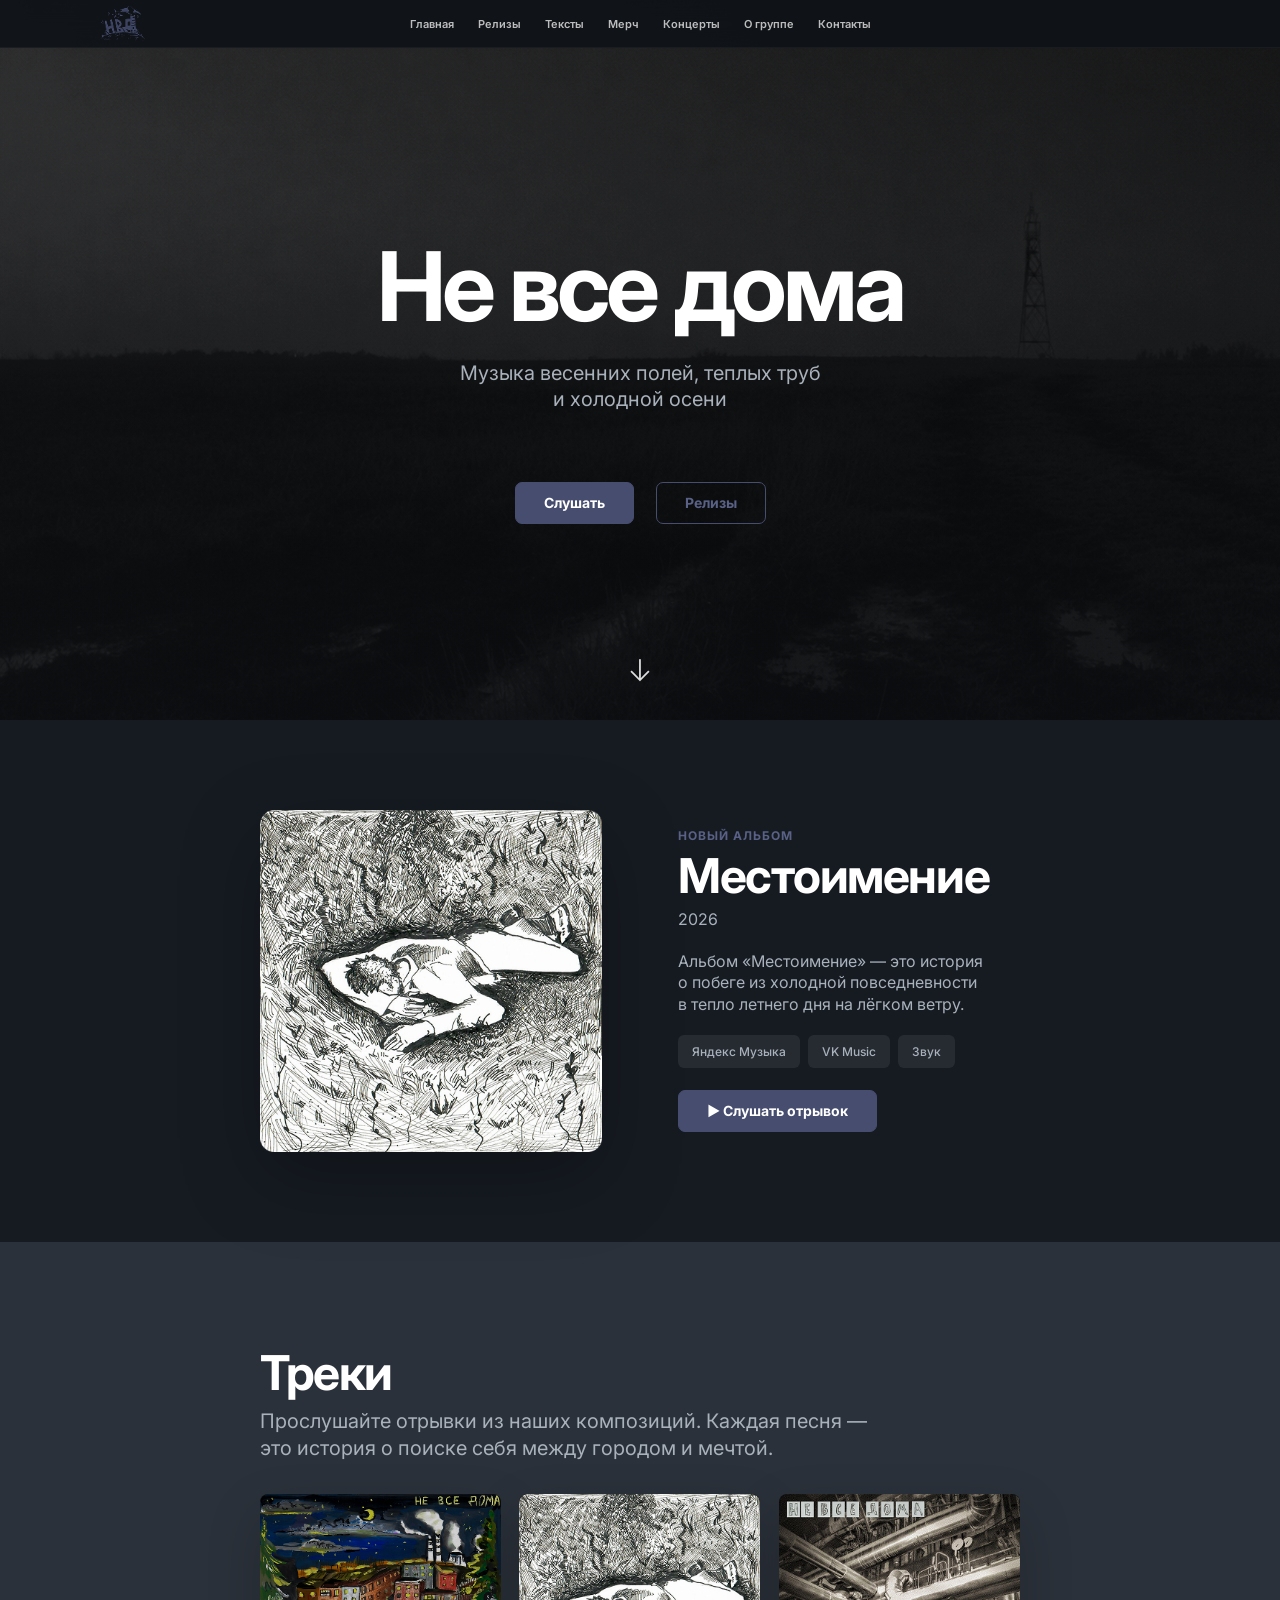
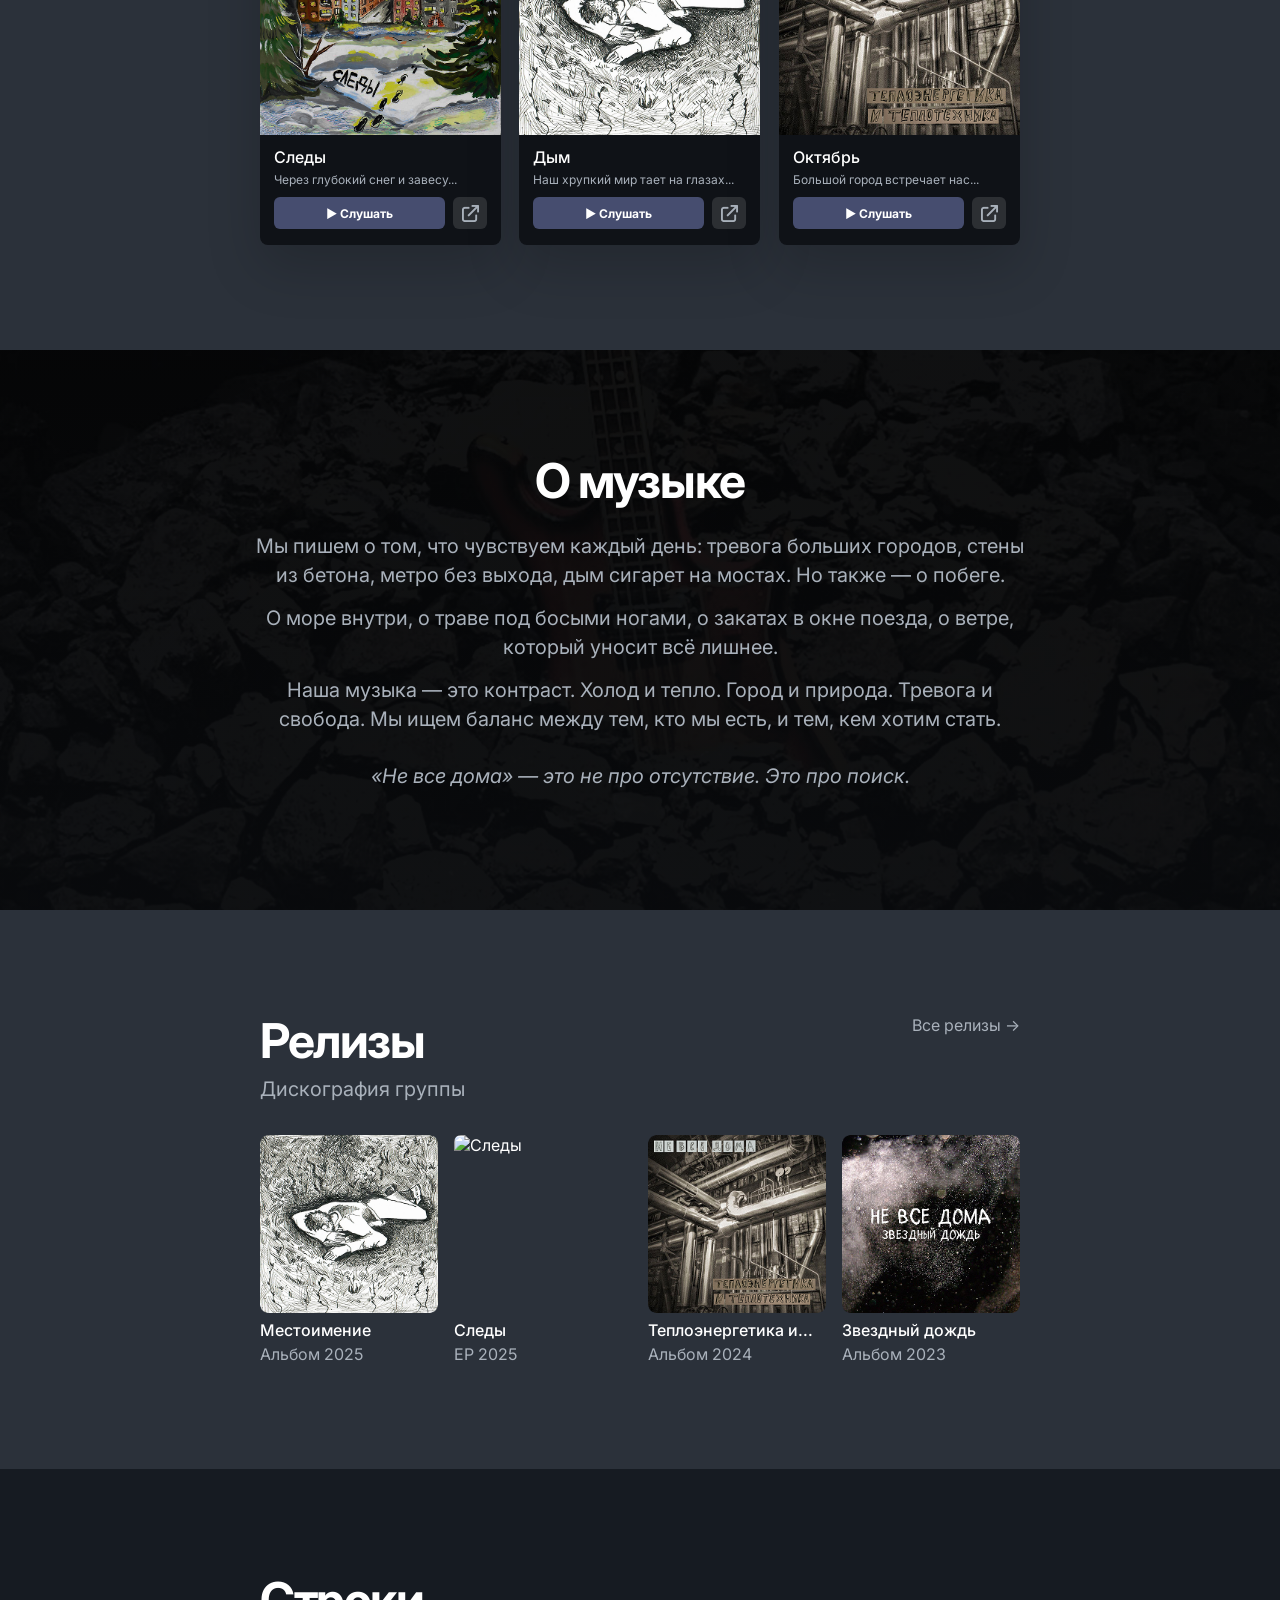
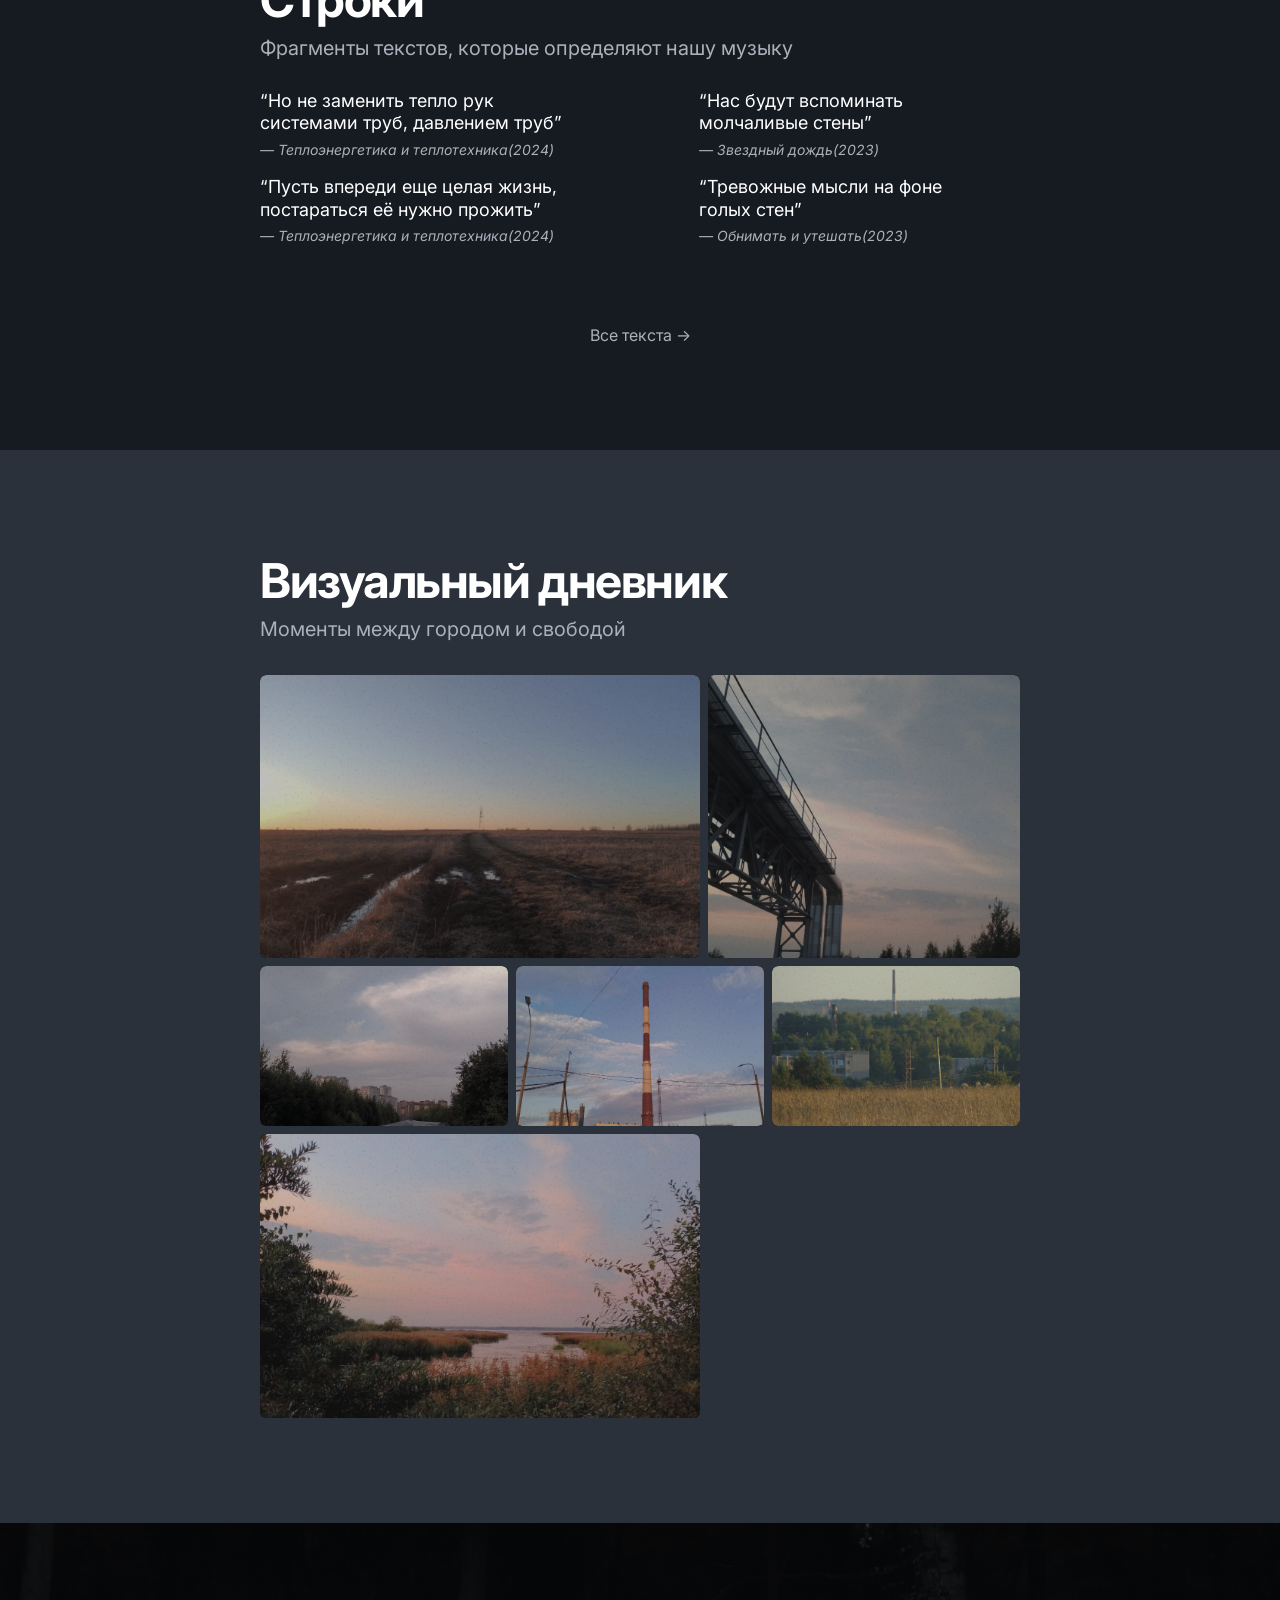
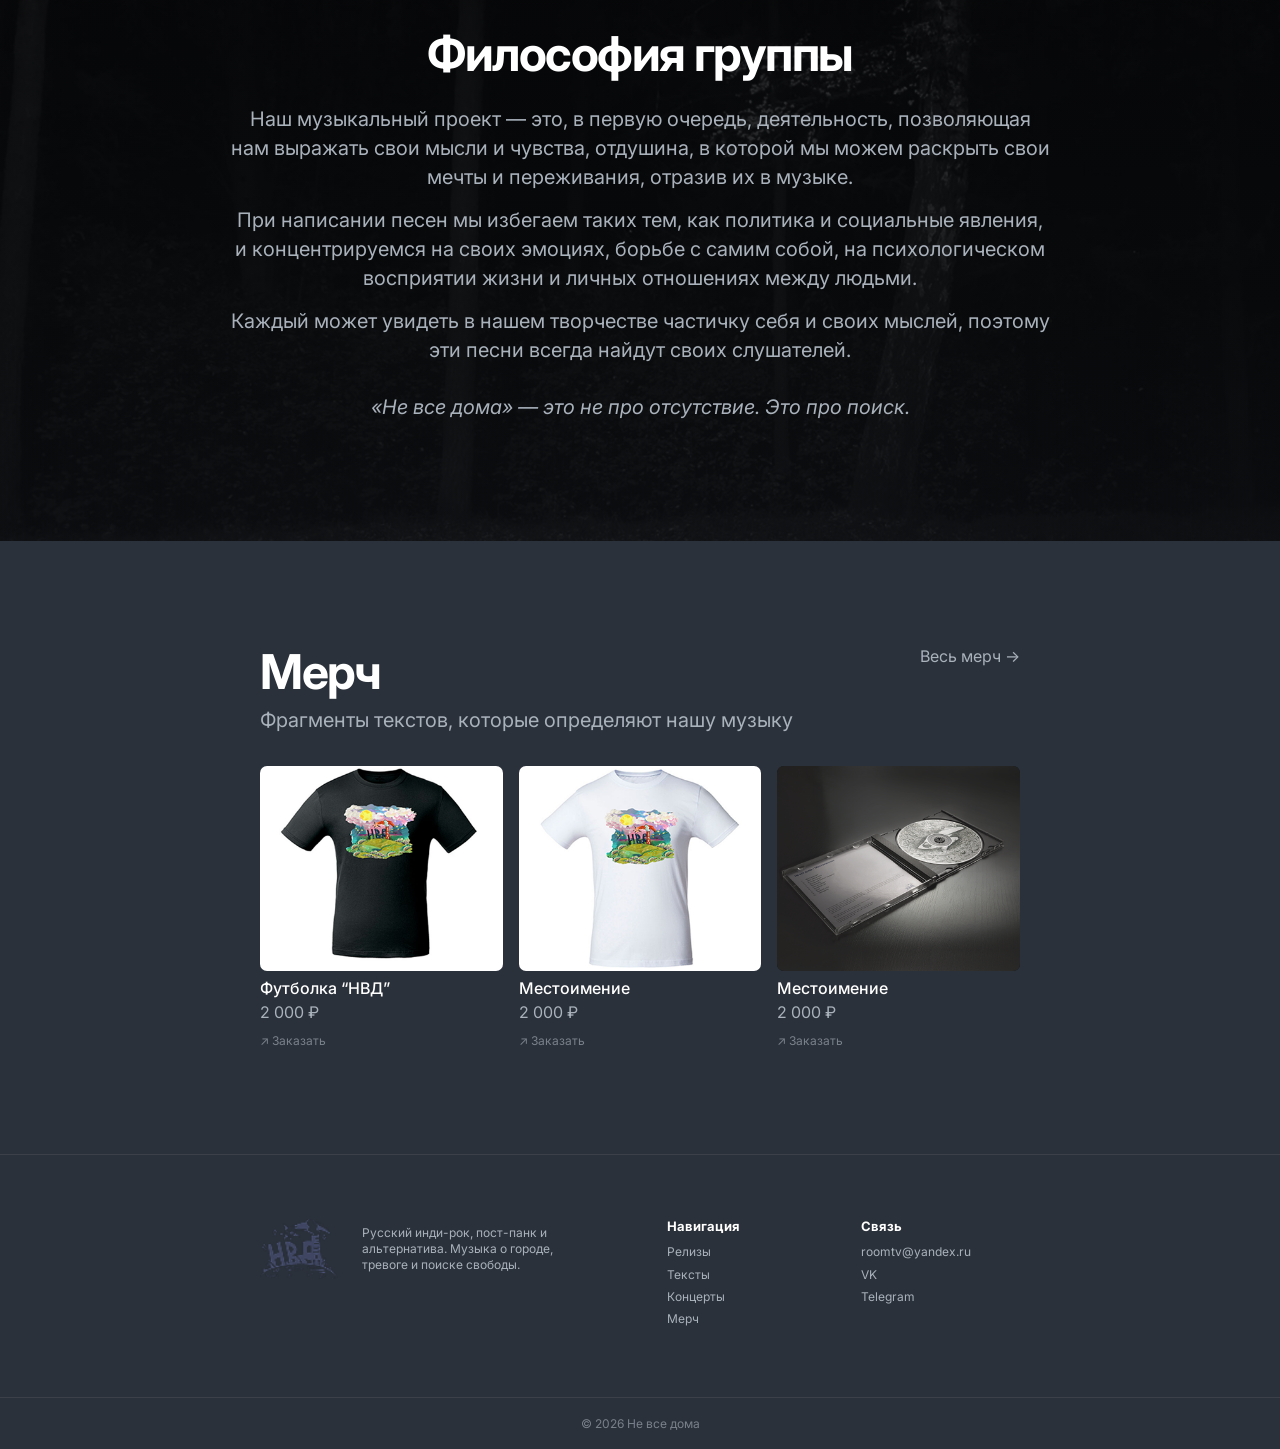
==== index.html @ 17385317 "Initial commit" ====
<!DOCTYPE html>
<html lang="ru">
<head>
    <meta charset="UTF-8">
    <meta name="viewport" content="width=device-width, initial-scale=1.0">
    <title>Не все дома — официальный сайт</title>

    <link rel="preconnect" href="https://fonts.googleapis.com">
    <link rel="preconnect" href="https://fonts.gstatic.com" crossorigin>

    <link href="https://fonts.googleapis.com/css2?family=Inter:wght@300;400;500;600;700;800;900&display=swap" rel="stylesheet">

    <link rel="icon" type="image/png" href="assets/images/logo.png">
    <link rel="stylesheet" href="css/style.css">
</head>
<body>

    <header class="header">
        <div class="header__inner">
            <a href="index.html" class="header__logo" aria-label="На главную">
                <img src="assets/images/logo.png" alt="Не все дома">
            </a>

            <nav class="header__nav">
                <a href="index.html">Главная</a>
                <a href="releases.html">Релизы</a>
                <a href="lyrics.html">Тексты</a>
                <a href="merch.html">Мерч</a>
                <a href="concerts.html">Концерты</a>
                <a href="about.html">О группе</a>
                <a href="contacts.html">Контакты</a>
            </nav>

            <button class="burger" type="button" aria-label="Открыть меню">
                <span></span>
                <span></span>
            </button>
        </div>
    </header>

    <main>

        <section class="hero" id="home">
            <div class="hero__bg"></div>
            <div class="hero__overlay"></div>

            <div class="hero__content">
                <h1 data-reveal>Не все дома</h1>

                <p data-reveal>
                    Музыка весенних полей, теплых труб<br>
                    и холодной осени
                </p>

                <div class="hero__buttons" data-reveal>
                    <a href="#tracks" class="btn btn--primary">Слушать</a>
                    <a href="releases.html" class="btn btn--outline">Релизы</a>
                </div>
            </div>

            <a href="#album" class="hero__arrow" aria-label="Перейти ниже">↓</a>
        </section>

        <section class="album section section--dark" id="album">
            <div class="container album__inner">
                <div class="album__cover-wrap" data-reveal>
                    <img src="assets/images/album-mestoimenie.jpg" alt="Обложка альбома Местоимение" class="album__cover">
                </div>

                <div class="album__content" data-reveal>
                    <span class="section-label">Новый альбом</span>

                    <h2>Местоимение</h2>

                    <span class="album__year">2026</span>

                    <p>
                        Альбом «Местоимение» — это история<br>
                        о побеге из холодной повседневности<br>
                        в тепло летнего дня на лёгком ветру.
                    </p>

                    <div class="music-links">
                        <a href="https://music.yandex.ru/album/38341786?utm_source=web&amp;utm_medium=copy_link" target="_blank" rel="noopener">Яндекс Музыка</a>
                        <a href="https://vk.com/music/playlist/190062921_81608684_b1824581597307c637" target="_blank" rel="noopener">VK Music</a>
                        <a href="https://zvuk.com/track/159831797" target="_blank" rel="noopener">Звук</a>
                    </div>

                    <button class="btn btn--primary audio-btn" type="button" data-audio="assets/audio/mestoimenie-otr.mp3">
                        ▶ Слушать отрывок
                    </button>
                </div>
            </div>
        </section>

        <section class="tracks section section--gray" id="tracks">
            <div class="container">
                <div class="section-head" data-reveal>
                    <h2>Треки</h2>

                    <p>
                        Прослушайте отрывки из наших композиций. Каждая песня —
                        это история о поиске себя между городом и мечтой.
                    </p>
                </div>

                <div class="tracks-grid">
                    <article class="track-card" data-reveal>
                        <img src="assets/images/track-sledy.jpg" alt="Следы" draggable="false">

                        <div class="track-card__body">
                            <h3>Следы</h3>
                            <p class="track-card__desc">
                                <span class="track-card__desc-short">Через глубокий снег и&nbsp;завесу...</span>
                                <span class="track-card__desc-full">Через глубокий снег и&nbsp;завесу метели мы&nbsp;держим путь к&nbsp;тёплому лету</span>
                            </p>

                            <div class="track-card__actions">
                                <button class="track-card__play audio-btn" type="button" data-audio="assets/audio/sledy-otr.mp3">
                                    ▶ Слушать
                                </button>

                                <a href="https://band.link/0EXUB" class="track-card__link" target="_blank" rel="noopener" aria-label="Открыть Следы на площадках">
                                    <img src="assets/images/ikon-ssilka.png" alt="" draggable="false">
                                </a>
                            </div>
                        </div>
                    </article>

                    <article class="track-card" data-reveal>
                        <img src="assets/images/track-dym.jpg" alt="Дым" draggable="false">

                        <div class="track-card__body">
                            <h3>Дым</h3>
                            <p class="track-card__desc">
                                <span class="track-card__desc-short">Наш хрупкий мир тает на&nbsp;глазах...</span>
                                <span class="track-card__desc-full">Наш хрупкий мир тает на&nbsp;глазах, окутанный дымом несбывшегося</span>
                            </p>

                            <div class="track-card__actions">
                                <button class="track-card__play audio-btn" type="button" data-audio="assets/audio/dym-otr.mp3">
                                    ▶ Слушать
                                </button>

                                <a href="https://band.link/qgFjC" class="track-card__link" target="_blank" rel="noopener" aria-label="Открыть Дым на площадках">
                                    <img src="assets/images/ikon-ssilka.png" alt="" draggable="false">
                                </a>
                            </div>
                        </div>
                    </article>

                    <article class="track-card" data-reveal>
                        <img src="assets/images/track-october.jpg" alt="Октябрь" draggable="false">

                        <div class="track-card__body">
                            <h3>Октябрь</h3>
                            <p class="track-card__desc">
                                <span class="track-card__desc-short">Большой город встречает нас...</span>
                                <span class="track-card__desc-full">Большой город встречает нас шумом машин, свистом ветров и&nbsp;болью расставания</span>
                            </p>

                            <div class="track-card__actions">
                                <button class="track-card__play audio-btn" type="button" data-audio="assets/audio/oktyabr-otr.mp3">
                                    ▶ Слушать
                                </button>

                                <a href="https://band.link/ybXqV" class="track-card__link" target="_blank" rel="noopener" aria-label="Открыть Октябрь на площадках">
                                    <img src="assets/images/ikon-ssilka.png" alt="" draggable="false">
                                </a>
                            </div>
                        </div>
                    </article>
                </div>
            </div>
        </section>

        <section class="music-about" id="music-about">
            <div class="music-about__bg"></div>
            <div class="music-about__overlay"></div>

            <div class="container music-about__content" data-reveal>
                <h2>О музыке</h2>

                <p>
                    Мы пишем о том, что чувствуем каждый день: тревога больших городов,
                    стены из бетона, метро без выхода, дым сигарет на мостах. Но также — о побеге.
                </p>

                <p>
                    О море внутри, о траве под босыми ногами, о закатах в окне поезда,
                    о ветре, который уносит всё лишнее.
                </p>

                <p>
                    Наша музыка — это контраст. Холод и тепло. Город и природа.
                    Тревога и свобода. Мы ищем баланс между тем, кто мы есть,
                    и тем, кем хотим стать.
                </p>

                <p class="music-about__final">
                    «Не все дома» — это не про отсутствие. Это про поиск.
                </p>
            </div>
        </section>

        <section class="releases section section--gray" id="releases">
            <div class="container">
                <div class="section-row" data-reveal>
                    <div>
                        <h2>Релизы</h2>
                        <p>Дискография группы</p>
                    </div>

                    <a href="releases.html" class="more-link">Все релизы →</a>
                </div>

                <div class="release-grid">
                    <article class="release-card" data-reveal>
                        <a href="album.html?id=mestoimenie">
                            <img src="assets/images/release-1.jpg" alt="Местоимение">
                            <h3>Местоимение</h3>
                            <p>Альбом 2025</p>
                        </a>
                    </article>

                    <article class="release-card" data-reveal>
                        <a href="album.html?id=sledy">
                            <img src="assets/images/release-2.jpg" alt="Следы">
                            <h3>Следы</h3>
                            <p>EP 2025</p>
                        </a>
                    </article>

                    <article class="release-card" data-reveal>
                        <a href="album.html?id=teploenergetika-i-teplotehnika">
                            <img src="assets/images/release-3.jpg" alt="Теплоэнергетика и...">
                            <h3 class="release-card__moving-title">
                                <span class="release-title-short">Теплоэнергетика и...</span>
                                <span class="release-title-full">Теплоэнергетика и теплотехника</span>
                            </h3>
                            <p>Альбом 2024</p>
                        </a>
                    </article>

                    <article class="release-card" data-reveal>
                        <a href="album.html?id=zvezdnyy-dozhd">
                            <img src="assets/images/release-4.jpg" alt="Звездный дождь">
                            <h3>Звездный дождь</h3>
                            <p>Альбом 2023</p>
                        </a>
                    </article>
                </div>
            </div>
        </section>

        <section class="lyrics-preview section section--dark" id="lyrics-preview">
            <div class="container">
                <div class="section-head" data-reveal>
                    <h2>Строки</h2>

                    <p>
                        Фрагменты текстов, которые определяют нашу музыку
                    </p>
                </div>

                <div class="lyrics-grid">
                    <a href="lyric.html?id=teploenergetika-i-teplotehnika" class="lyrics-quote" data-reveal>
                        “Но не заменить тепло рук<br>
                        системами труб, давлением труб”
                        <span>— Теплоэнергетика и теплотехника(2024)</span>
                    </a>

                    <a href="lyric.html?id=o-nas" class="lyrics-quote" data-reveal>
                        “Нас будут вспоминать молчаливые стены”
                        <span>— Звездный дождь(2023)</span>
                    </a>

                    <a href="lyric.html?id=utro-nastupit-vnov" class="lyrics-quote" data-reveal>
                        “Пусть впереди еще целая жизнь,<br>
                        постараться её нужно прожить”
                        <span>— Теплоэнергетика и теплотехника(2024)</span>
                    </a>

                    <a href="lyric.html?id=obnimat-i-uteshat" class="lyrics-quote" data-reveal>
                        “Тревожные мысли на фоне голых стен”
                        <span>— Обнимать и утешать(2023)</span>
                    </a>
                </div>

                <div class="center-link" data-reveal>
                    <a href="lyrics.html">Все текста →</a>
                </div>
            </div>
        </section>

        <section class="diary section section--gray" id="diary">
            <div class="container">
                <div class="section-head" data-reveal>
                    <h2>Визуальный дневник</h2>

                    <p>
                        Моменты между городом и свободой
                    </p>
                </div>

                <div class="diary-grid">
                    <figure class="diary-grid__item diary-grid__item--top-left" data-reveal>
                        <img src="assets/images/diary-1.jpg" alt="Поле">
                    </figure>

                    <figure class="diary-grid__item diary-grid__item--top-right" data-reveal>
                        <img src="assets/images/diary-2.jpg" alt="Промзона">
                    </figure>

                    <figure class="diary-grid__item diary-grid__item--small-1" data-reveal>
                        <img src="assets/images/diary-3.jpg" alt="Дорога">
                    </figure>

                    <figure class="diary-grid__item diary-grid__item--small-2" data-reveal>
                        <img src="assets/images/diary-4.jpg" alt="Трубы">
                    </figure>

                    <figure class="diary-grid__item diary-grid__item--small-3" data-reveal>
                        <img src="assets/images/diary-5.jpg" alt="Поле и город">
                    </figure>

                    <figure class="diary-grid__item diary-grid__item--bottom" data-reveal>
                        <img src="assets/images/diary-6.jpg" alt="Закат">
                    </figure>
                </div>
            </div>
        </section>

        <section class="philosophy" id="about">
            <div class="philosophy__bg"></div>
            <div class="philosophy__overlay"></div>

            <div class="container philosophy__content" data-reveal>
                <h2>Философия группы</h2>

                <p>
                    Наш музыкальный проект — это, в первую очередь, деятельность,
                    позволяющая нам выражать свои мысли и чувства, отдушина,
                    в которой мы можем раскрыть свои мечты и переживания,
                    отразив их в музыке.
                </p>

                <p>
                    При написании песен мы избегаем таких тем, как политика и социальные явления,
                    и концентрируемся на своих эмоциях, борьбе с самим собой,
                    на психологическом восприятии жизни и личных отношениях между людьми.
                </p>

                <p>
                    Каждый может увидеть в нашем творчестве частичку себя и своих мыслей,
                    поэтому эти песни всегда найдут своих слушателей.
                </p>

                <p class="philosophy__final">
                    «Не все дома» — это не про отсутствие. Это про поиск.
                </p>
            </div>
        </section>

        <section class="merch section section--gray" id="merch">
            <div class="container">
                <div class="section-row" data-reveal>
                    <div>
                        <h2>Мерч</h2>
                        <p>Фрагменты текстов, которые определяют нашу музыку</p>
                    </div>

                    <a href="merch.html" class="more-link">Весь мерч →</a>
                </div>

                <div class="merch-grid">
                    <article class="merch-card" data-reveal>
                        <a href="merch.html" class="merch-card__image-link">
                            <img src="assets/images/merch-1.jpg" alt="Футболка НВД">
                        </a>

                        <h3>Футболка “НВД”</h3>
                        <p>2 000 ₽</p>

                        <a href="merch.html" class="merch-card__order">↗ Заказать</a>
                    </article>

                    <article class="merch-card" data-reveal>
                        <a href="merch.html" class="merch-card__image-link">
                            <img src="assets/images/merch-2.jpg" alt="Местоимение">
                        </a>

                        <h3>Местоимение</h3>
                        <p>2 000 ₽</p>

                        <a href="merch.html" class="merch-card__order">↗ Заказать</a>
                    </article>

                    <article class="merch-card" data-reveal>
                        <a href="merch.html" class="merch-card__image-link">
                            <img src="assets/images/merch-3.jpg" alt="Местоимение">
                        </a>

                        <h3>Местоимение</h3>
                        <p>2 000 ₽</p>

                        <a href="merch.html" class="merch-card__order">↗ Заказать</a>
                    </article>
                </div>
            </div>
        </section>

    </main>

    <footer class="footer" id="contacts">
        <div class="container footer__inner">
            <div class="footer__brand">
                <img src="assets/images/logo.png" alt="Не все дома">

                <p>
                    Русский инди-рок, пост-панк и альтернатива.
                    Музыка о городе, тревоге и поиске свободы.
                </p>
            </div>

            <div class="footer__col">
                <h3>Навигация</h3>
                <a href="releases.html">Релизы</a>
                <a href="lyrics.html">Тексты</a>
                <a href="concerts.html">Концерты</a>
                <a href="merch.html">Мерч</a>
            </div>

            <div class="footer__col">
                <h3>Связь</h3>
                <a href="mailto:roomtv@yandex.ru">roomtv@yandex.ru</a>
                <a href="https://vk.com/nooneathome" target="_blank" rel="noopener">VK</a>
                <a href="https://t.me/+zwWmMEf_yt8xZGQy" target="_blank" rel="noopener">Telegram</a>
            </div>
        </div>

        <div class="footer__bottom">
            © 2026 Не все дома
        </div>
    </footer>

    <button class="scroll-top" type="button" aria-label="Наверх">
        ↑
    </button>

    <script src="js/script.js"></script>
</body>
</html>
---- css/style.css ----
:root {
    --bg-main: #0F1217;
    --bg-dark: #161B22;
    --bg-gray: #2B313A;

    --text-main: #FFFFFF;
    --text-muted: #A9B1BB;
    --text-soft: rgba(169, 177, 187, 0.62);

    --accent: #464D6F;
    --accent-hover: #596286;

    --font-main: "Inter", sans-serif;

    --content-width: 760px;
    --header-width: 1080px;

    --section-space: 105px;
    --title-size: 48px;
    --body-size: 20px;
    --small-size: 16px;
    --micro-size: 12px;
}

* {
    margin: 0;
    padding: 0;
    box-sizing: border-box;
}

html {
    scroll-behavior: smooth;
}

body {
    min-width: 320px;
    font-family: var(--font-main);
    background: var(--bg-main);
    color: var(--text-main);
    overflow-x: hidden;
}

body.menu-open {
    overflow: hidden;
}

a {
    color: inherit;
    text-decoration: none;
}

button {
    font-family: inherit;
}

img {
    display: block;
    max-width: 100%;
    user-select: none;
    -webkit-user-drag: none;
}

h1,
h2,
h3,
p,
blockquote,
span,
a {
    text-wrap: pretty;
}

.container {
    width: min(100% - 40px, var(--content-width));
    margin: 0 auto;
}

.section {
    padding: var(--section-space) 0;
}

.section--dark {
    background: var(--bg-dark);
}

.section--gray {
    background: var(--bg-gray);
}

/* Общие заголовки */

.section-head {
    margin-bottom: 32px;
    text-align: left;
}

.section-row {
    display: flex;
    justify-content: space-between;
    align-items: flex-start;
    gap: 28px;
    margin-bottom: 32px;
    text-align: left;
}

.section-head h2,
.section-row h2,
.music-about h2,
.philosophy h2 {
    font-size: var(--title-size);
    font-weight: 700;
    line-height: 1.1;
    letter-spacing: -0.03em;
    margin-bottom: 8px;
}

.section-head p,
.section-row p {
    max-width: 620px;
    color: var(--text-muted);
    font-size: var(--body-size);
    font-weight: 400;
    line-height: 1.35;
}

.more-link,
.center-link a {
    color: var(--text-muted);
    font-size: var(--small-size);
    font-weight: 400;
    transition: color 0.25s ease;
}

.more-link:hover,
.center-link a:hover {
    color: var(--text-main);
}

.center-link {
    margin-top: 42px;
    text-align: center;
}

.section-label {
    display: block;
    margin-bottom: 8px;
    color: var(--accent-hover);
    font-size: var(--micro-size);
    font-weight: 700;
    line-height: 1;
    text-transform: uppercase;
    letter-spacing: 0.08em;
}

/* Курсивные элементы */

.music-about__final,
.philosophy__final,
.lyrics-grid span,
.section-note {
    font-style: italic;
}

/* Кнопки */

.btn {
    display: inline-flex;
    align-items: center;
    justify-content: center;
    min-height: 42px;
    padding: 0 28px;
    border-radius: 7px;
    border: 1px solid transparent;
    color: var(--text-main);
    font-size: 14px;
    font-weight: 700;
    line-height: 1;
    cursor: pointer;
    transition:
        transform 0.25s ease,
        background 0.25s ease,
        border-color 0.25s ease,
        color 0.25s ease;
}

.btn:hover {
    transform: translateY(-2px);
}

.btn--primary {
    background: var(--accent);
    border-color: var(--accent);
}

.btn--primary:hover {
    background: var(--accent-hover);
    border-color: var(--accent-hover);
}

.btn--outline {
    background: transparent;
    border-color: var(--accent);
    color: var(--accent-hover);
}

.btn--outline:hover {
    color: var(--text-main);
    border-color: var(--accent-hover);
}

/* Анимация появления */

[data-reveal] {
    opacity: 0;
    transform: translateY(28px);
    transition:
        opacity 0.8s ease,
        transform 0.8s ease;
}

[data-reveal].is-visible {
    opacity: 1;
    transform: translateY(0);
}

/* Header */

.header {
    position: fixed;
    z-index: 1000;
    top: 0;
    left: 0;
    width: 100%;
    height: 48px;
    background: rgba(15, 18, 23, 0.9);
    border-bottom: 1px solid rgba(255, 255, 255, 0.04);
    backdrop-filter: blur(14px);
    transition:
        height 0.25s ease,
        background 0.25s ease,
        border-color 0.25s ease;
}

.header--scrolled {
    height: 44px;
    background: rgba(15, 18, 23, 0.97);
    border-color: rgba(255, 255, 255, 0.08);
}

.header__inner {
    position: relative;
    width: min(100% - 40px, var(--header-width));
    height: 100%;
    margin: 0 auto;
    display: flex;
    align-items: center;
    justify-content: space-between;
}

.header__logo {
    display: block;
    width: 46px;
    opacity: 0.85;
    flex-shrink: 0;
    transition:
        opacity 0.25s ease,
        transform 0.25s ease;
}

.header__logo:hover {
    opacity: 1;
    transform: translateY(-1px);
}

.header__logo img {
    width: 100%;
    height: auto;
}

.header__nav {
    position: absolute;
    left: 50%;
    transform: translateX(-50%);
    display: flex;
    align-items: center;
    justify-content: center;
    gap: 24px;
}

.header__nav a {
    color: rgba(255, 255, 255, 0.72);
    font-size: 11px;
    font-weight: 600;
    transition: color 0.25s ease;
    white-space: nowrap;
}

.header__nav a:hover {
    color: var(--text-main);
}

.burger {
    display: none;
    width: 36px;
    height: 28px;
    border: 0;
    background: transparent;
    cursor: pointer;
    margin-left: auto;
}

.burger span {
    display: block;
    width: 100%;
    height: 2px;
    margin: 7px 0;
    background: var(--text-main);
    transition: transform 0.25s ease;
}

.burger--active span:first-child {
    transform: translateY(9px) rotate(45deg);
}

.burger--active span:last-child {
    transform: translateY(-9px) rotate(-45deg);
}

/* Hero */

.hero {
    position: relative;
    min-height: 720px;
    display: flex;
    align-items: center;
    justify-content: center;
    overflow: hidden;
}

.hero__bg {
    position: absolute;
    inset: 0;
    background-image: url("../assets/images/hero-bg.jpg");
    background-size: cover;
    background-position: center;
    transform: scale(1.03);
    transition: transform 0.45s ease-out;
}

.hero__overlay {
    position: absolute;
    inset: 0;
    background:
        linear-gradient(to bottom, rgba(15, 18, 23, 0.16), rgba(15, 18, 23, 0.52)),
        rgba(0, 0, 0, 0.08);
}

.hero__content {
    position: relative;
    z-index: 2;
    width: min(100% - 40px, 760px);
    padding-top: 40px;
    text-align: center;
}

.hero h1 {
    font-size: 96px;
    font-weight: 700;
    line-height: 1.05;
    letter-spacing: -0.04em;
    margin-bottom: 24px;
}

.hero p {
    color: var(--text-muted);
    font-size: 20px;
    font-weight: 400;
    line-height: 1.3;
    margin-bottom: 70px;
}

.hero__buttons {
    display: flex;
    justify-content: center;
    gap: 22px;
}

.hero__arrow {
    position: absolute;
    z-index: 3;
    left: 50%;
    bottom: 32px;
    transform: translateX(-50%);
    color: rgba(255, 255, 255, 0.86);
    font-size: 30px;
    font-weight: 300;
    animation: arrowFloat 1.8s ease-in-out infinite;
}

@keyframes arrowFloat {
    0%, 100% {
        transform: translate(-50%, 0);
        opacity: 0.55;
    }

    50% {
        transform: translate(-50%, 10px);
        opacity: 1;
    }
}

/* Album */

.album.section {
    padding: 90px 0;
}

.album__inner {
    display: grid;
    grid-template-columns: 1fr 1fr;
    align-items: center;
    gap: 76px;
}

.album__cover-wrap {
    overflow: hidden;
    border-radius: 10px;
    box-shadow: 0 26px 80px rgba(0, 0, 0, 0.28);
}

.album__cover {
    width: 100%;
    aspect-ratio: 1 / 1;
    object-fit: cover;
    transition:
        transform 0.5s ease,
        filter 0.5s ease;
}

.album__cover-wrap:hover .album__cover {
    transform: scale(1.04);
    filter: contrast(1.05);
}

.album__content h2 {
    font-size: var(--title-size);
    font-weight: 700;
    line-height: 1.1;
    letter-spacing: -0.03em;
    margin-bottom: 6px;
}

.album__year {
    display: block;
    margin-bottom: 22px;
    color: var(--text-muted);
    font-size: var(--small-size);
    font-weight: 400;
}

.album__content p {
    margin-bottom: 20px;
    color: var(--text-muted);
    font-size: var(--small-size);
    font-weight: 400;
    line-height: 1.35;
}

.music-links {
    display: flex;
    flex-wrap: wrap;
    gap: 8px;
    margin-bottom: 22px;
}

.music-links a {
    min-height: 32px;
    padding: 9px 14px;
    border-radius: 6px;
    background: rgba(255, 255, 255, 0.07);
    color: var(--text-muted);
    font-size: 12px;
    font-weight: 500;
    transition:
        background 0.25s ease,
        color 0.25s ease,
        transform 0.25s ease;
}

.music-links a:hover {
    background: rgba(255, 255, 255, 0.12);
    color: var(--text-main);
    transform: translateY(-2px);
}

/* Tracks */

.tracks-grid {
    display: grid;
    grid-template-columns: repeat(3, 1fr);
    gap: 18px;
    align-items: start;
}

.track-card {
    position: relative;
    overflow: hidden;
    border-radius: 8px;
    background: var(--bg-main);
    box-shadow: 0 22px 54px rgba(0, 0, 0, 0.18);
    transition:
        transform 0.75s cubic-bezier(0.16, 1, 0.3, 1),
        box-shadow 0.75s cubic-bezier(0.16, 1, 0.3, 1);
    will-change: transform;
}

.track-card:hover {
    z-index: 2;
    transform: translateY(-2px);
    box-shadow: 0 30px 80px rgba(0, 0, 0, 0.28);
}

.track-card img {
    width: 100%;
    aspect-ratio: 1 / 1;
    object-fit: cover;
    transition:
        transform 0.9s cubic-bezier(0.16, 1, 0.3, 1),
        filter 0.9s cubic-bezier(0.16, 1, 0.3, 1);
}

.track-card:hover img {
    transform: scale(1.04);
    filter: brightness(1.08);
}

.track-card__body {
    display: flex;
    height: 110px;
    flex-direction: column;
    padding: 13px 14px 16px;
    transition: height 0.9s cubic-bezier(0.16, 1, 0.3, 1);
    will-change: height;
}

.track-card:hover .track-card__body {
    height: 154px;
}

.track-card h3 {
    margin-bottom: 5px;
    font-size: 16px;
    font-weight: 500;
    line-height: 1.15;
}

.track-card__desc {
    position: relative;
    height: 20px;
    margin-bottom: 10px;
    overflow: hidden;
    color: var(--text-muted);
    font-size: 12px;
    font-weight: 400;
    line-height: 1.35;
    cursor: default;
    transition:
        height 0.9s cubic-bezier(0.16, 1, 0.3, 1),
        color 0.65s ease;
    will-change: height;
}

.track-card:hover .track-card__desc {
    height: 64px;
    color: var(--text-main);
}

.track-card__desc-short,
.track-card__desc-full {
    display: block;
    transition:
        opacity 0.7s ease,
        transform 0.9s cubic-bezier(0.16, 1, 0.3, 1);
    will-change: opacity, transform;
}

.track-card__desc-short {
    position: absolute;
    top: 0;
    right: 0;
    left: 0;
    overflow: hidden;
    text-overflow: ellipsis;
    white-space: nowrap;
}

.track-card__desc-full {
    opacity: 0;
    transform: translateY(-6px);
    max-width: 100%;
}

.track-card:hover .track-card__desc-short {
    opacity: 0;
    transform: translateY(-6px);
}

.track-card:hover .track-card__desc-full {
    opacity: 1;
    transform: translateY(0);
}

.track-card__actions {
    display: grid;
    grid-template-columns: minmax(0, 1fr) 34px;
    gap: 8px;
    margin-top: auto;
    transition: transform 0.9s cubic-bezier(0.16, 1, 0.3, 1);
}

.track-card:hover .track-card__actions {
    transform: translateY(1px);
}

.track-card__play,
.track-card__link {
    min-height: 32px;
    border: 0;
    border-radius: 6px;
    background: var(--accent);
    color: var(--text-main);
    font-size: 12px;
    font-weight: 700;
    cursor: pointer;
    transition:
        background 0.25s ease,
        color 0.25s ease,
        transform 0.25s ease;
}

.track-card__play:hover,
.track-card__link:hover {
    background: var(--accent-hover);
    transform: translateY(-2px);
}

.track-card__link {
    display: flex;
    align-items: center;
    justify-content: center;
    background: rgba(255, 255, 255, 0.12);
}

.track-card__link img {
    width: 17px;
    height: 17px;
    object-fit: contain;
    pointer-events: none;
    user-select: none;
}

.audio-btn.is-playing {
    background: var(--text-main);
    color: var(--bg-main);
}

/* О музыке */

.music-about {
    position: relative;
    min-height: 430px;
    padding: var(--section-space) 0;
    display: flex;
    align-items: center;
    overflow: hidden;
    background: var(--bg-main);
}

.music-about__bg {
    position: absolute;
    inset: 0;
    background-image: url("../assets/images/music-bg.jpg");
    background-size: cover;
    background-position: center;
    transform: scale(1.02);
}

.music-about__overlay {
    position: absolute;
    inset: 0;
    background:
        linear-gradient(to bottom, rgba(15, 18, 23, 0.18), rgba(15, 18, 23, 0.48)),
        rgba(0, 0, 0, 0.08);
}

.music-about__content {
    position: relative;
    z-index: 2;
    width: min(100% - 40px, 820px);
    text-align: center;
}

.music-about h2 {
    margin-bottom: 24px;
}

.music-about p {
    max-width: 780px;
    margin: 0 auto 14px;
    color: var(--text-muted);
    font-size: var(--body-size);
    font-weight: 400;
    line-height: 1.45;
}

.music-about__final {
    margin-top: 28px !important;
    color: var(--text-muted) !important;
}

/* Releases */

.release-grid {
    display: grid;
    grid-template-columns: repeat(4, minmax(0, 1fr));
    gap: 16px;
}

.release-card a {
    display: block;
    transition: transform 0.25s ease;
}

.release-card a:hover {
    transform: translateY(-4px);
}

.release-card img {
    width: 100%;
    aspect-ratio: 1 / 1;
    object-fit: cover;
    border-radius: 7px;
    margin-bottom: 8px;
    filter: none;
    transition: transform 0.25s ease;
}

.release-card a:hover img {
    transform: translateY(-2px);
}

.release-card h3 {
    min-height: 20px;
    margin-bottom: 4px;
    font-size: 16px;
    font-weight: 500;
    line-height: 1.2;
    color: #fff;
    white-space: nowrap;
    overflow: hidden;
    text-overflow: ellipsis;
}

.release-card p {
    color: var(--text-muted);
    font-size: 16px;
    font-weight: 400;
    line-height: 1.2;
}

.release-card__moving-title {
    position: relative;
    display: block;
    overflow: hidden;
}

.release-title-short {
    display: block;
    opacity: 1;
    transition: opacity 0.25s ease;
}

.release-title-full {
    position: absolute;
    top: 0;
    left: 0;
    display: inline-block;
    min-width: max-content;
    opacity: 0;
    transform: translateX(0);
    transition: opacity 0.25s ease;
}

.release-card:hover .release-title-short {
    opacity: 0;
}

.release-card:hover .release-title-full {
    opacity: 1;
    animation: releaseTitleMove 4.8s ease-in-out infinite;
}

@keyframes releaseTitleMove {
    0% {
        transform: translateX(0);
    }

    18% {
        transform: translateX(0);
    }

    72% {
        transform: translateX(-46%);
    }

    100% {
        transform: translateX(0);
    }
}

/* Lyrics */

.lyrics-grid {
    display: grid;
    grid-template-columns: repeat(2, 1fr);
    gap: 18px 118px;
    width: min(100%, 860px);
    margin: 0 auto;
}

.lyrics-grid blockquote,
.lyrics-quote {
    display: block;
    color: var(--text-main);
    font-size: 18px;
    font-weight: 400;
    line-height: 1.25;
    transition:
        color 0.25s ease,
        transform 0.25s ease;
}

.lyrics-quote:hover {
    color: var(--accent-hover);
    transform: translateY(-2px);
}

.lyrics-grid span,
.lyrics-quote span {
    display: block;
    margin-top: 6px;
    color: var(--text-muted);
    font-size: 14px;
    font-weight: 400;
}

.lyrics-preview .section-head {
    width: min(100%, 860px);
    margin: 0 auto 28px;
}

.lyrics-preview .center-link {
    margin-top: 80px;
}

/* Diary */

.diary-grid {
    display: grid;
    grid-template-columns: repeat(12, 1fr);
    gap: 8px;
    width: min(100%, 1018px);
    margin: 0 auto;
}

.diary-grid__item {
    position: relative;
    overflow: hidden;
    width: 100%;
    height: 100%;
    border-radius: 6px;
    background: var(--bg-main);
    transition: transform 0.55s ease;
}

.diary-grid__item::after {
    position: absolute;
    inset: 0;
    opacity: 0;
    pointer-events: none;
    background-image:
        radial-gradient(circle at 20% 30%, rgba(255, 255, 255, 0.18) 0 1px, transparent 1px),
        radial-gradient(circle at 80% 70%, rgba(0, 0, 0, 0.22) 0 1px, transparent 1px),
        repeating-linear-gradient(0deg, rgba(255, 255, 255, 0.04) 0 1px, transparent 1px 3px);
    background-size: 9px 9px, 7px 7px, 100% 4px;
    mix-blend-mode: overlay;
    transition: opacity 0.55s ease;
    content: "";
}

.diary-grid__item img {
    width: 100%;
    height: 100%;
    object-fit: cover;
    border-radius: 6px;
    transition:
        transform 0.65s ease,
        filter 0.65s ease;
}

.diary-grid__item:hover {
    transform: translateY(-2px);
}

.diary-grid__item:hover img {
    transform: scale(1.025);
    filter: grayscale(0.72) contrast(1.08) brightness(0.82);
}

.diary-grid__item:hover::after {
    opacity: 0.75;
}

.diary-grid__item--top-left {
    grid-column: 1 / 8;
    aspect-ratio: 1.55 / 1;
}

.diary-grid__item--top-right {
    grid-column: 8 / 13;
    aspect-ratio: 1.55 / 1;
}

.diary-grid__item--small-1 {
    grid-column: 1 / 5;
    aspect-ratio: 1.55 / 1;
}

.diary-grid__item--small-2 {
    grid-column: 5 / 9;
    aspect-ratio: 1.55 / 1;
}

.diary-grid__item--small-3 {
    grid-column: 9 / 13;
    aspect-ratio: 1.55 / 1;
}

.diary-grid__item--bottom {
    grid-column: 1 / 8;
    aspect-ratio: 1.55 / 1;
}

/* Philosophy */

.philosophy {
    position: relative;
    min-height: 520px;
    padding: var(--section-space) 0;
    display: flex;
    align-items: center;
    overflow: hidden;
}

.philosophy__bg {
    position: absolute;
    inset: 0;
    background-image: url("../assets/images/philosophy-bg.jpg");
    background-size: cover;
    background-position: center;
    transform: scale(1.02);
}

.philosophy__overlay {
    position: absolute;
    inset: 0;
    background:
        linear-gradient(to bottom, rgba(15, 18, 23, 0.20), rgba(15, 18, 23, 0.52)),
        rgba(0, 0, 0, 0.08);
}

.philosophy__content {
    position: relative;
    z-index: 2;
    width: min(100% - 40px, 860px);
    text-align: center;
}

.philosophy h2 {
    margin-bottom: 24px;
}

.philosophy p {
    max-width: 820px;
    margin: 0 auto 14px;
    color: var(--text-muted);
    font-size: var(--body-size);
    font-weight: 400;
    line-height: 1.45;
}

.philosophy__final {
    margin-top: 28px !important;
    color: var(--text-muted) !important;
}

/* Merch */

.merch-grid {
    display: grid;
    grid-template-columns: repeat(3, minmax(0, 1fr));
    gap: 16px;
    align-items: start;
}

.merch-card {
    min-width: 0;
    transition: transform 0.25s ease;
}

.merch-card:hover {
    transform: translateY(-3px);
}

.merch-card__image-link {
    display: block;
    margin-bottom: 8px;
}

.merch-card img {
    width: 100%;
    aspect-ratio: 1.18 / 1;
    object-fit: contain;
    object-position: center;
    border-radius: 7px;
    background: #ffffff;
    transition: transform 0.25s ease;
}

.merch-card:nth-child(3) img {
    object-fit: cover;
    background: var(--bg-main);
}

.merch-card:hover img {
    transform: translateY(-2px);
}

.merch-card h3 {
    margin-bottom: 4px;
    font-size: 16px;
    font-weight: 500;
    line-height: 1.2;
    color: #fff;
}

.merch-card p {
    margin-bottom: 7px;
    color: var(--text-muted);
    font-size: 16px;
    font-weight: 400;
    line-height: 1.2;
}

.merch-card__order {
    display: inline-flex;
    align-items: center;
    gap: 4px;
    color: var(--text-soft);
    font-size: 12px;
    line-height: 1.2;
    transition: color 0.25s ease;
}

.merch-card__order:hover {
    color: var(--text-main);
}

/* Footer */

.footer {
    background: var(--bg-gray);
    border-top: 1px solid rgba(255, 255, 255, 0.08);
}

.footer__inner {
    width: min(100% - 40px, var(--content-width));
    margin: 0 auto;
    padding: 64px 0 62px;
    display: grid;
    grid-template-columns: 1.65fr 0.65fr 0.75fr;
    gap: 56px;
    align-items: flex-start;
}

.footer__brand {
    display: flex;
    align-items: center;
    gap: 24px;
}

.footer__brand img {
    width: 78px;
    flex-shrink: 0;
    opacity: 0.76;
}

.footer__brand p {
    max-width: 210px;
    color: var(--text-muted);
    font-size: 12px;
    font-weight: 400;
    line-height: 1.35;
}

.footer__col {
    align-self: start;
}

.footer__col h3 {
    margin-bottom: 12px;
    color: var(--text-main);
    font-size: 13px;
    font-weight: 700;
    line-height: 1.1;
}

.footer__col a {
    display: block;
    width: fit-content;
    margin-bottom: 8px;
    color: var(--text-muted);
    font-size: 12px;
    font-weight: 400;
    line-height: 1.2;
    transition: color 0.25s ease;
}

.footer__col a:hover {
    color: var(--text-main);
}

.footer__socials {
    display: flex;
    align-items: center;
    gap: 14px;
    margin-top: 8px;
}

.footer__socials a {
    margin-bottom: 0;
}

.footer__bottom {
    padding: 18px 0;
    border-top: 1px solid rgba(255, 255, 255, 0.08);
    color: var(--text-soft);
    font-size: 12px;
    font-weight: 400;
    text-align: center;
}

/* Кнопка наверх */

.scroll-top {
    position: fixed;
    right: 28px;
    bottom: 28px;
    z-index: 900;
    width: 46px;
    height: 46px;
    border: 1px solid rgba(255, 255, 255, 0.14);
    border-radius: 50%;
    background: var(--accent);
    color: var(--text-main);
    font-size: 22px;
    font-weight: 600;
    cursor: pointer;
    opacity: 0;
    pointer-events: none;
    transform: translateY(16px);
    transition:
        opacity 0.25s ease,
        transform 0.25s ease,
        background 0.25s ease;
}

.scroll-top--visible {
    opacity: 1;
    pointer-events: auto;
    transform: translateY(0);
}

.scroll-top:hover {
    background: var(--accent-hover);
    transform: translateY(-3px);
}

/* Adaptive */

@media (max-width: 1100px) {
    .diary-grid {
        width: 100%;
    }
}

@media (max-width: 820px) {
    .container {
        width: min(100% - 28px, var(--content-width));
    }

    .section {
        padding: 76px 0;
    }

    .music-about,
    .philosophy {
        padding: 76px 0;
    }

    .header__inner {
        width: min(100% - 28px, var(--header-width));
    }

    .header__nav {
        position: fixed;
        top: 48px;
        left: 0;
        transform: none;
        width: 100%;
        height: calc(100vh - 48px);
        padding: 46px 24px;
        background: rgba(15, 18, 23, 0.98);
        display: flex;
        flex-direction: column;
        gap: 26px;
        opacity: 0;
        pointer-events: none;
        transition:
            opacity 0.25s ease,
            transform 0.25s ease;
    }

    .header__nav--active {
        opacity: 1;
        pointer-events: auto;
    }

    .header__nav a {
        font-size: 18px;
    }

    .burger {
        display: block;
    }

    .hero {
        min-height: 640px;
    }

    .hero h1 {
        font-size: 54px;
    }

    .hero p {
        font-size: 18px;
    }

    .hero__buttons {
        flex-direction: column;
        align-items: center;
        gap: 16px;
    }

    .btn {
        width: 220px;
    }

    .album__inner {
        grid-template-columns: 1fr;
        gap: 34px;
    }

    .album__cover-wrap {
        max-width: 360px;
        margin: 0 auto;
    }

    .album__content {
        text-align: center;
    }

    .music-links {
        justify-content: center;
    }

    .tracks-grid {
        grid-template-columns: 1fr;
    }

    .release-grid {
        grid-template-columns: repeat(2, 1fr);
        gap: 14px;
    }

    .merch-grid {
        grid-template-columns: 1fr;
        gap: 20px;
    }

    .section-row {
        flex-direction: column;
        gap: 14px;
    }

    .section-head h2,
    .section-row h2,
    .music-about h2,
    .philosophy h2,
    .album__content h2 {
        font-size: 38px;
    }

    .section-head p,
    .section-row p,
    .music-about p,
    .philosophy p {
        font-size: 18px;
    }

    .lyrics-grid {
        grid-template-columns: 1fr;
        gap: 22px;
        width: 100%;
    }

    .lyrics-preview .section-head {
        width: 100%;
    }

    .lyrics-preview .center-link {
        margin-top: 46px;
    }

    .diary-grid {
        grid-template-columns: repeat(2, 1fr);
        max-width: none;
        gap: 10px;
    }

    .diary-grid__item--top-left,
    .diary-grid__item--top-right,
    .diary-grid__item--small-1,
    .diary-grid__item--small-2,
    .diary-grid__item--small-3,
    .diary-grid__item--bottom {
        grid-column: auto;
        aspect-ratio: 1.2 / 1;
    }

    .diary-grid__item--bottom {
        grid-column: 1 / -1;
        aspect-ratio: 1.5 / 1;
    }

    .footer__inner {
        width: min(100% - 28px, var(--content-width));
        grid-template-columns: 1fr 1fr;
        gap: 32px;
        padding: 54px 0;
    }

    .footer__brand {
        grid-column: 1 / -1;
        justify-content: flex-start;
    }
}

@media (max-width: 520px) {
    .section {
        padding: 64px 0;
    }

    .music-about,
    .philosophy {
        padding: 64px 0;
    }

    .hero h1 {
        font-size: 48px;
    }

    .hero p {
        font-size: 16px;
    }

    .section-head h2,
    .section-row h2,
    .music-about h2,
    .philosophy h2,
    .album__content h2 {
        font-size: 34px;
    }

    .section-head p,
    .section-row p,
    .music-about p,
    .philosophy p {
        font-size: 16px;
    }

    .release-grid,
    .diary-grid,
    .merch-grid {
        grid-template-columns: 1fr;
    }

    .diary-grid__item--top-left,
    .diary-grid__item--top-right,
    .diary-grid__item--small-1,
    .diary-grid__item--small-2,
    .diary-grid__item--small-3,
    .diary-grid__item--bottom {
        grid-column: auto;
        aspect-ratio: 1.35 / 1;
    }

    .footer__inner {
        grid-template-columns: 1fr;
        padding: 46px 0;
    }

    .footer__brand {
        flex-direction: column;
        align-items: flex-start;
        gap: 14px;
    }

    .footer__brand img {
        width: 72px;
    }

    .scroll-top {
        right: 18px;
        bottom: 18px;
        width: 42px;
        height: 42px;
        font-size: 20px;
    }
}
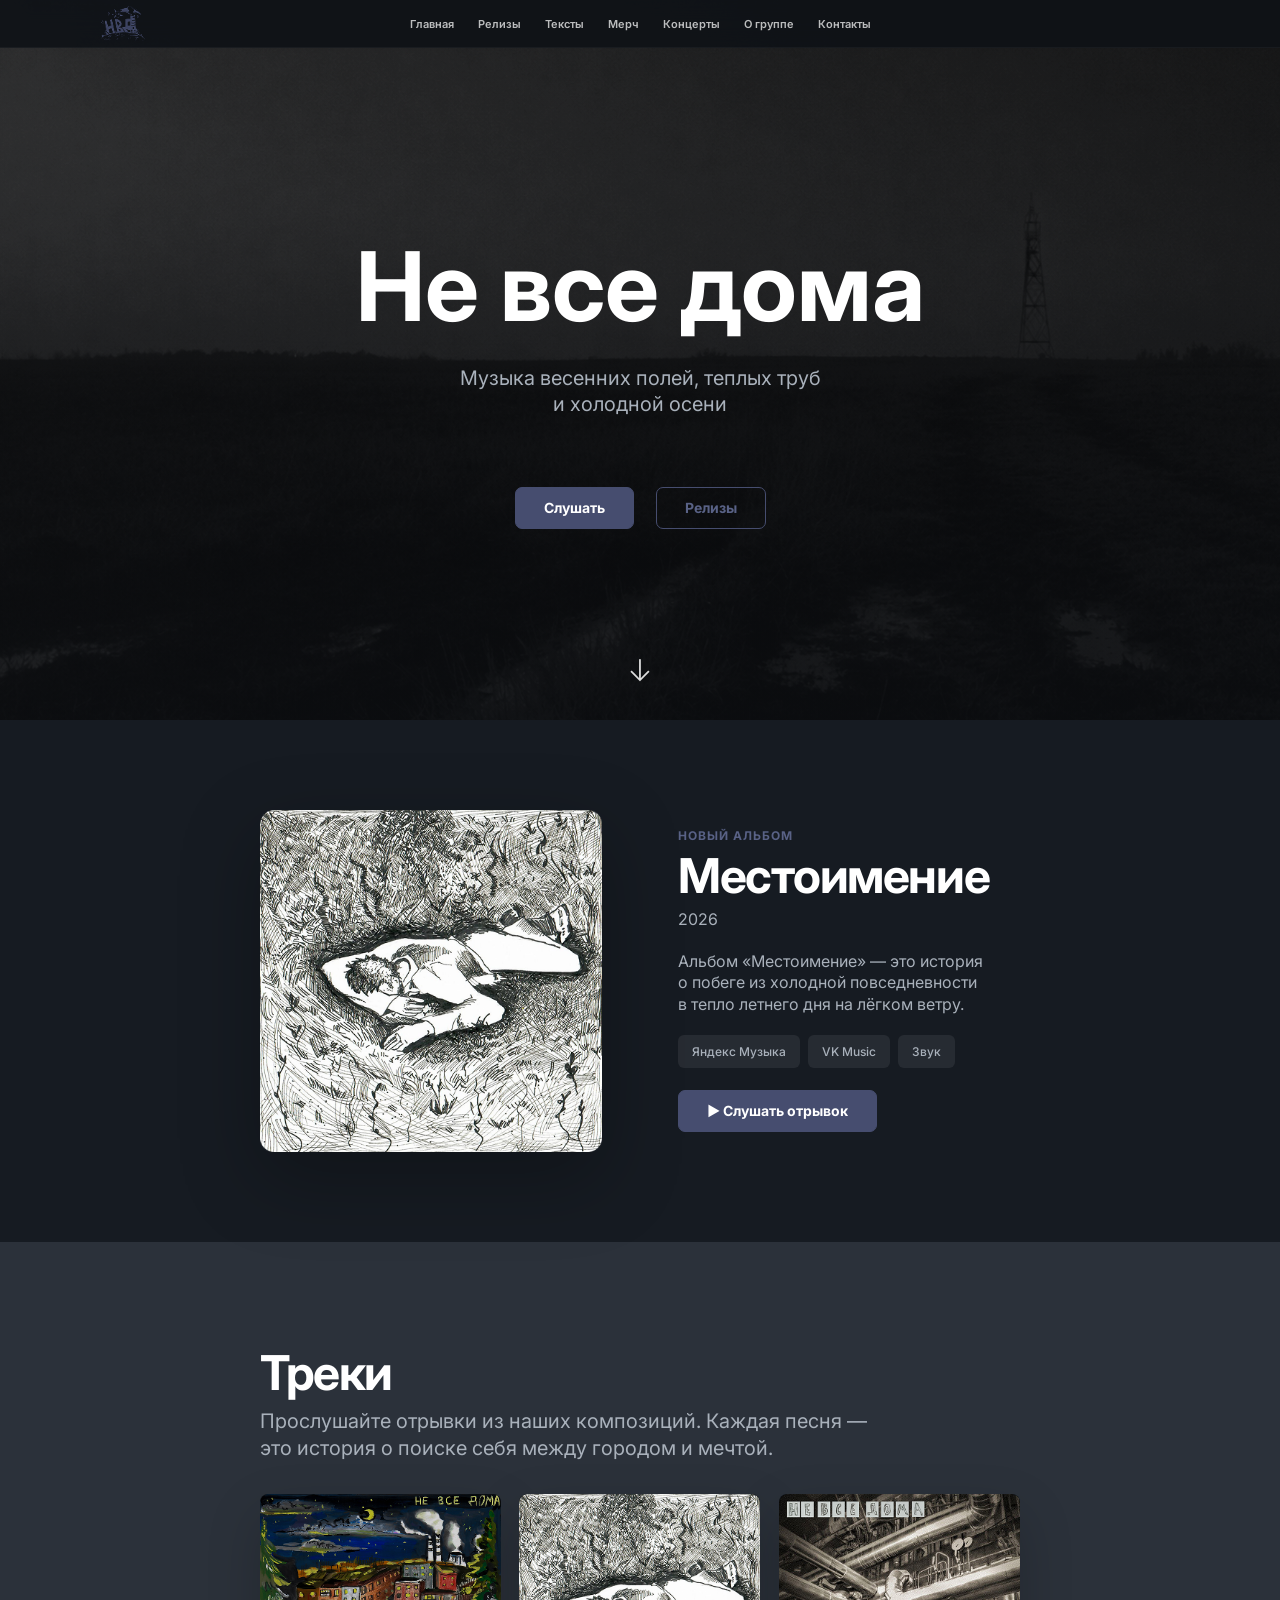
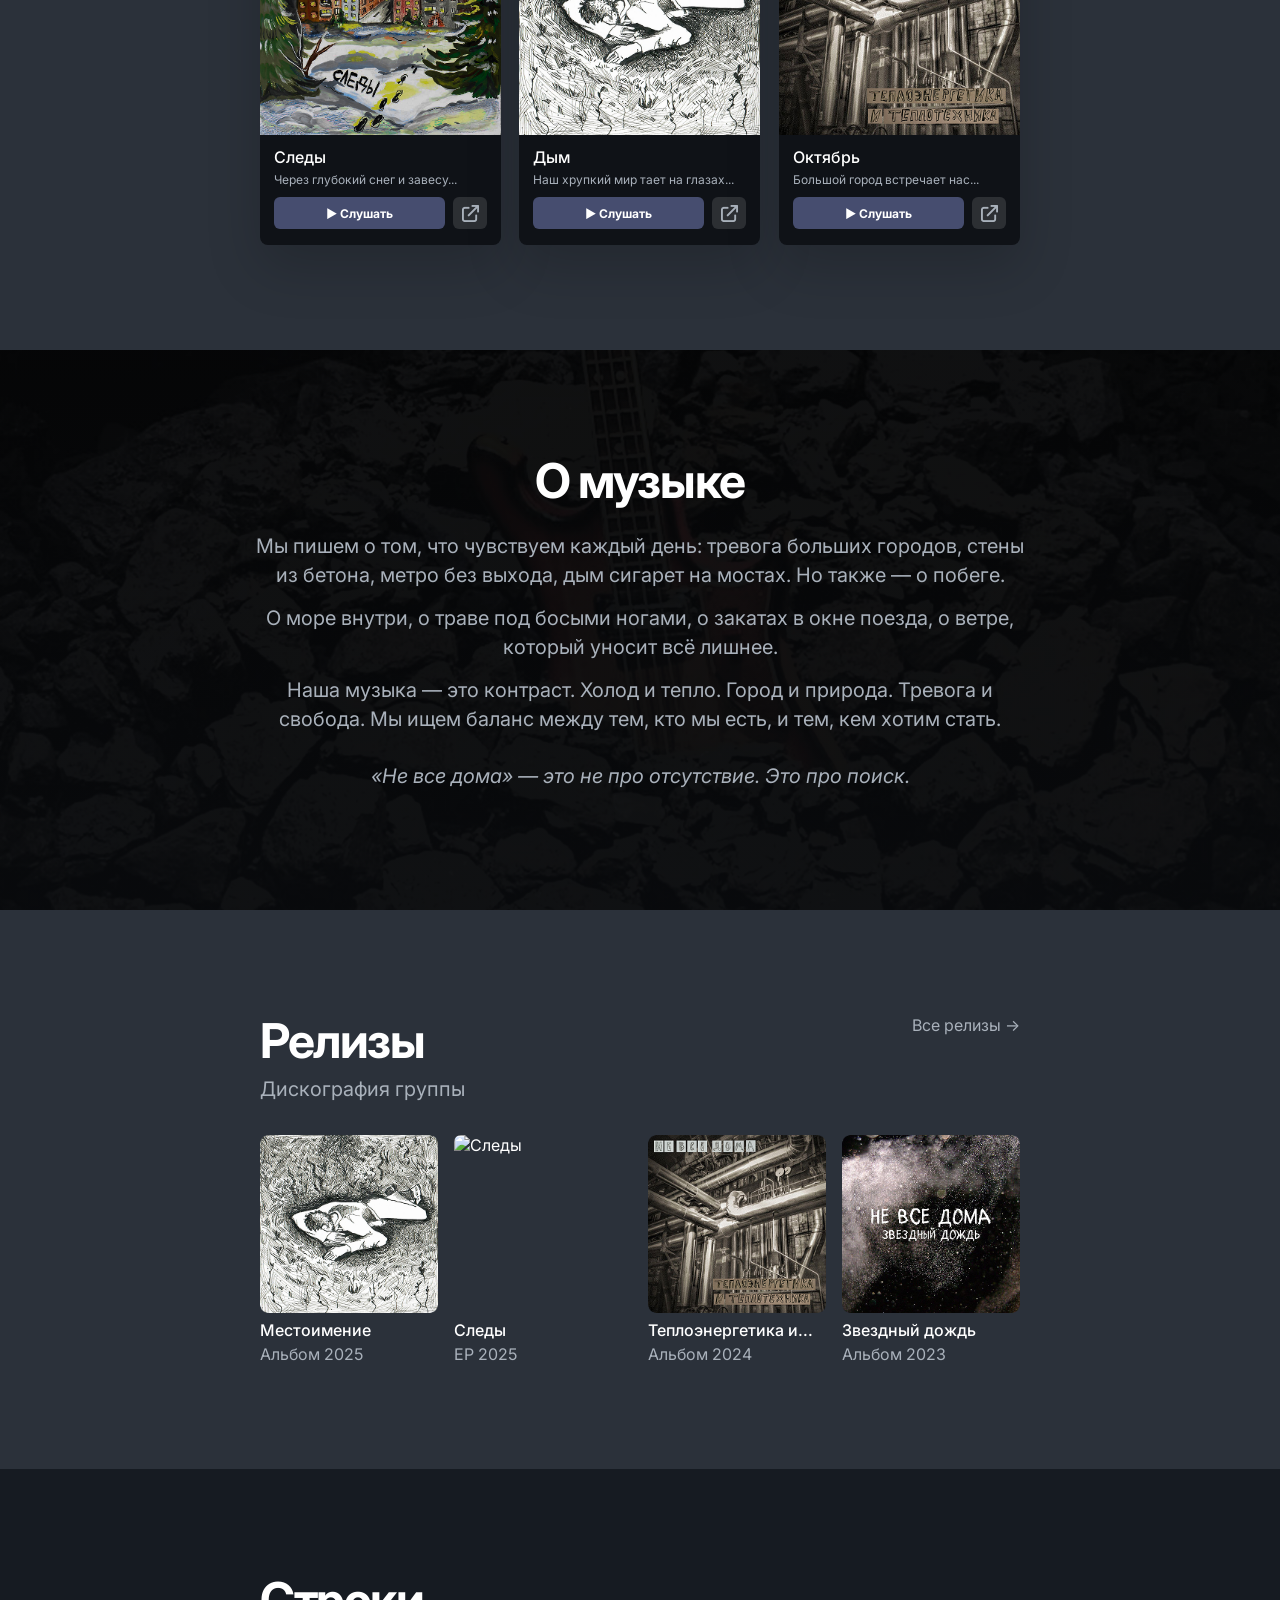
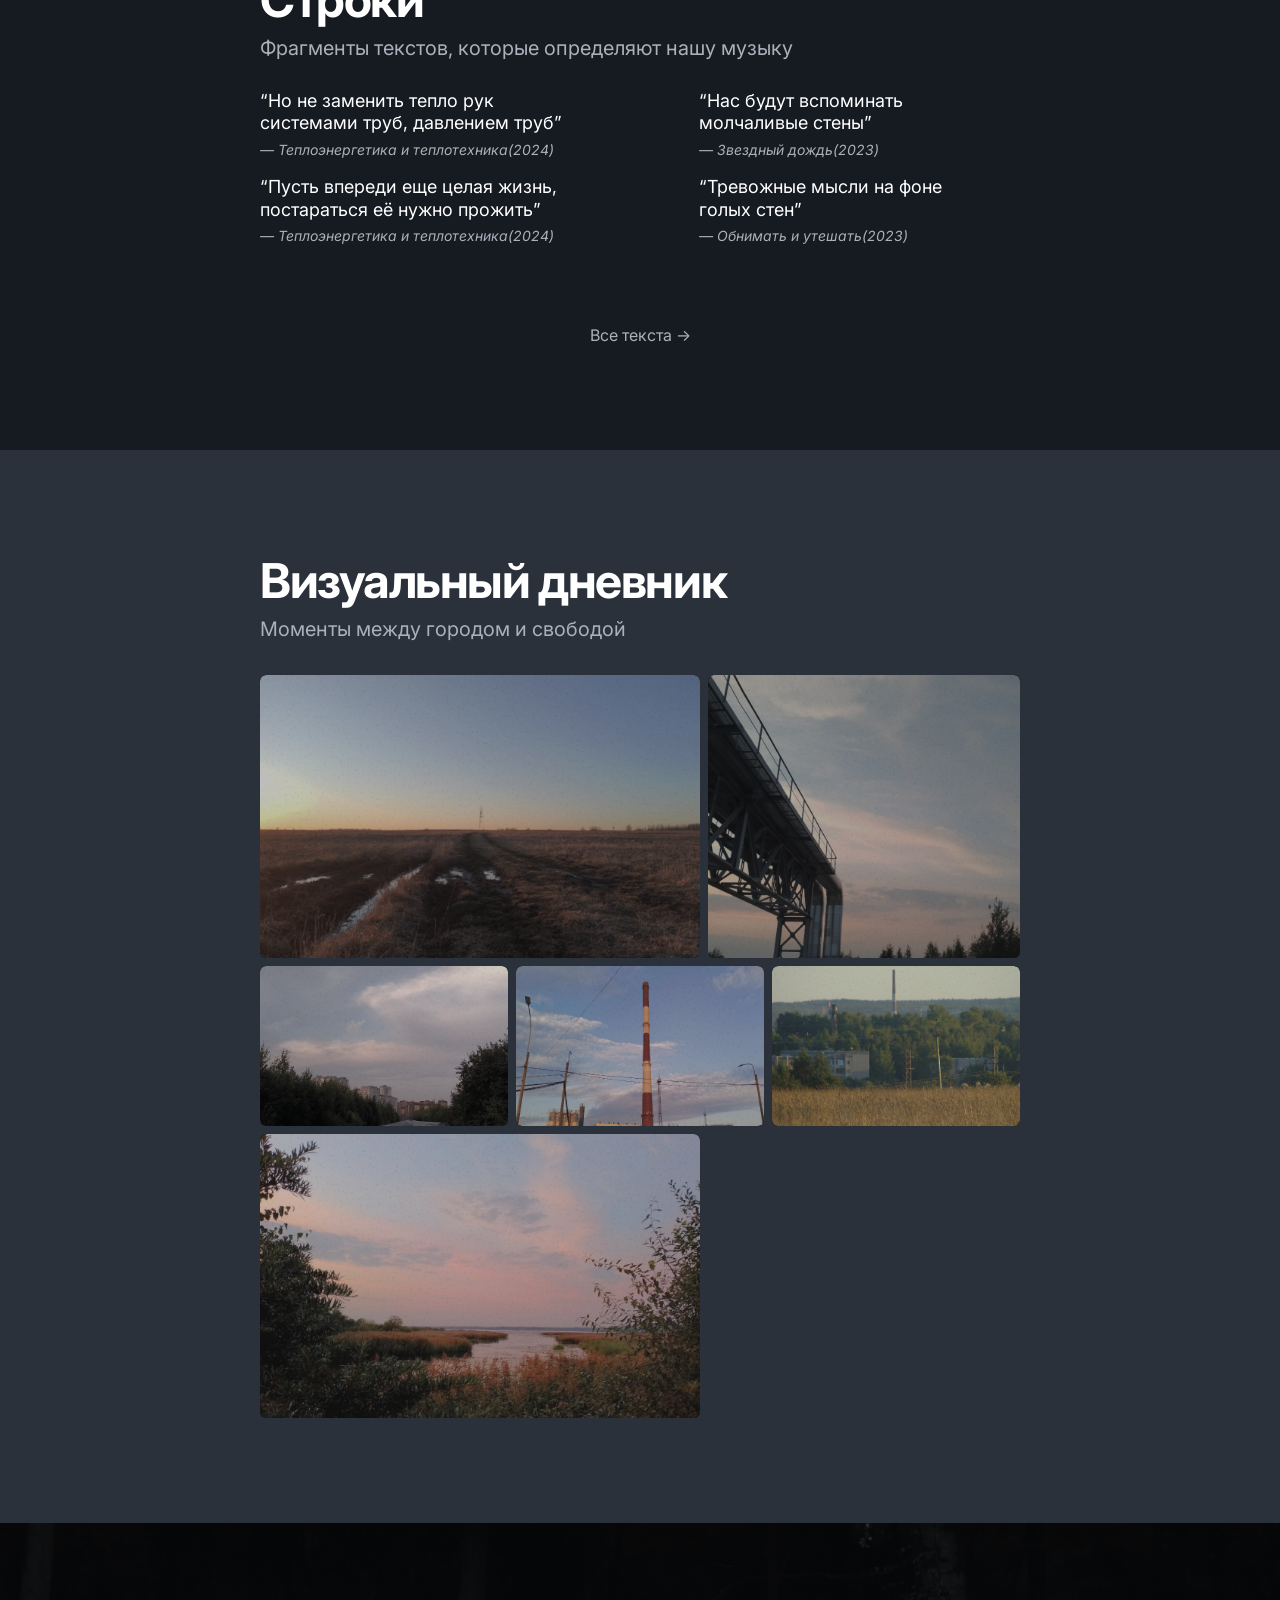
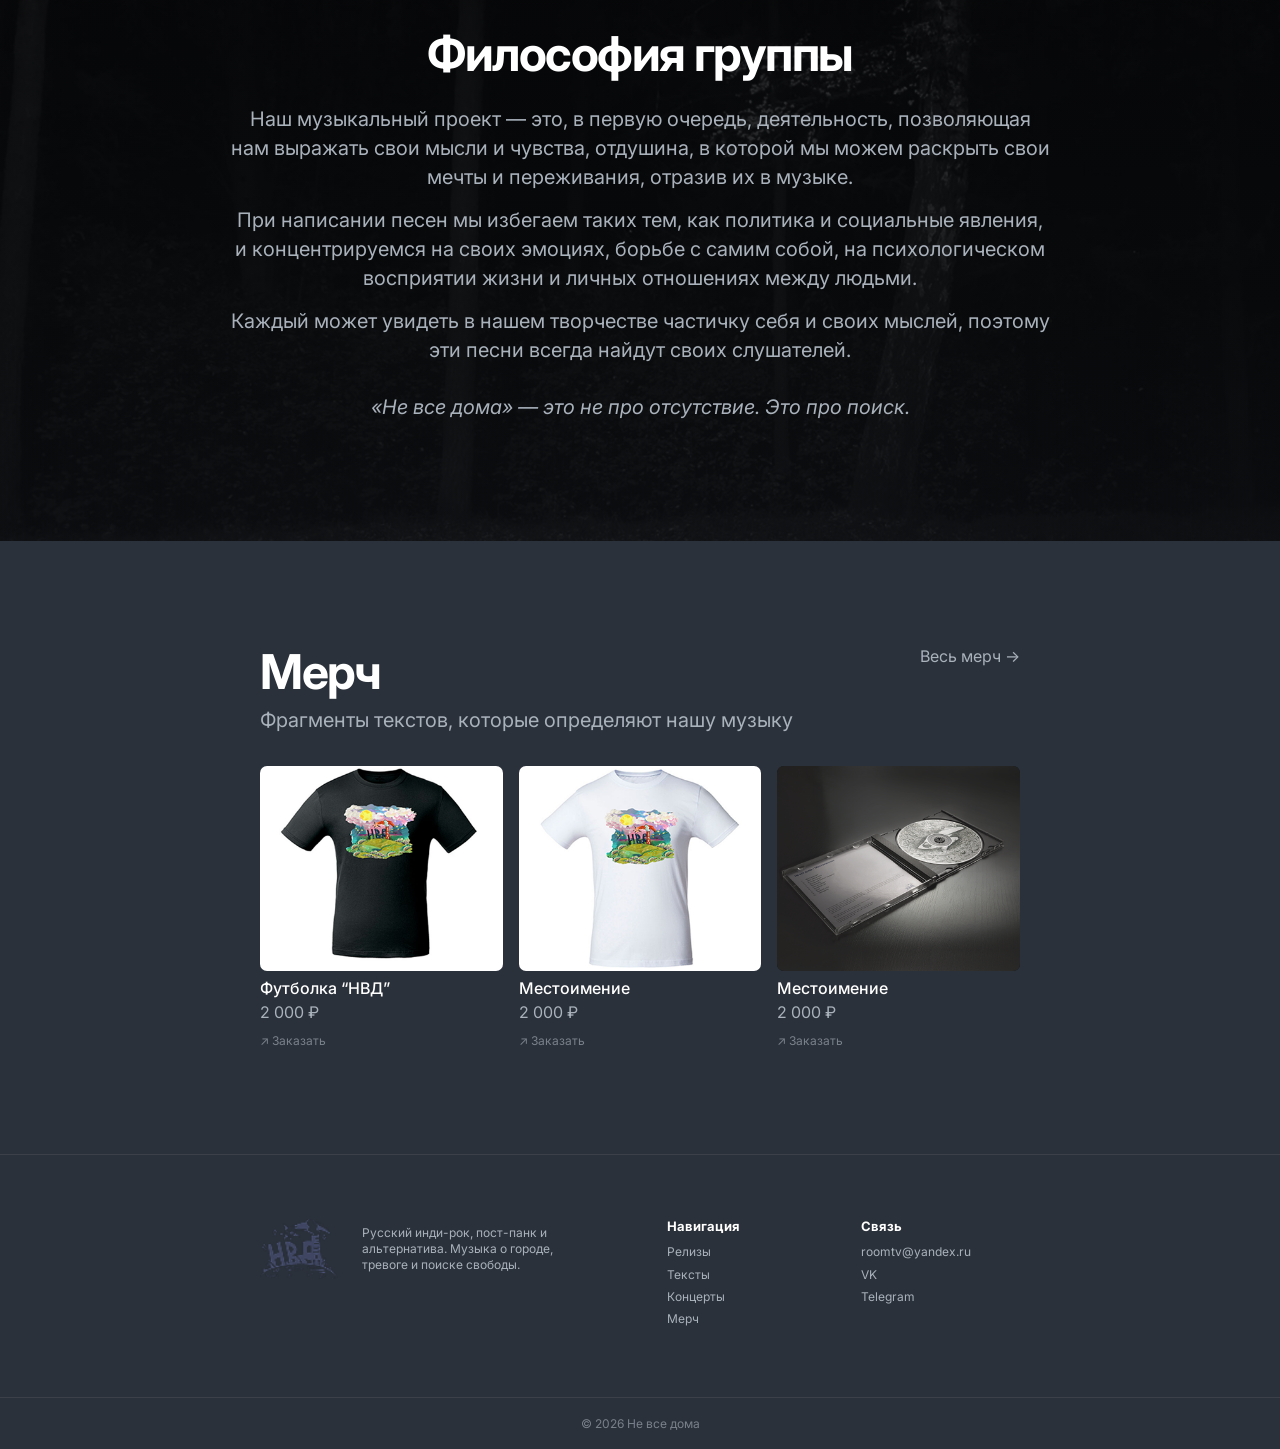
==== commit 5e033f4b: "1 1" ====
--- a/index.html
+++ b/index.html
@@ -45,7 +45,10 @@
             <div class="hero__overlay"></div>
 
             <div class="hero__content">
-                <h1 data-reveal>Не все дома</h1>
+                <h1 class="hero-title-swap" data-reveal data-hero-title-swap tabindex="0" role="button" aria-label="Не все дома" aria-pressed="false">
+                    <span class="hero-title-swap__text">Не все дома</span>
+                    <img class="hero-title-swap__image" src="assets/images/nvd-text.png" alt="" draggable="false" aria-hidden="true">
+                </h1>
 
                 <p data-reveal>
                     Музыка весенних полей, теплых труб<br>
--- a/css/style.css
+++ b/css/style.css
@@ -367,8 +367,79 @@
     font-size: 96px;
     font-weight: 700;
     line-height: 1.05;
-    letter-spacing: -0.04em;
+    letter-spacing: 0;
     margin-bottom: 24px;
+}
+
+.hero-title-swap {
+    display: inline-grid;
+    grid-template-areas: "title";
+    align-items: center;
+    justify-items: center;
+    width: min(100%, 620px);
+    min-height: 110px;
+    cursor: pointer;
+    user-select: none;
+}
+
+.hero-title-swap__text,
+.hero-title-swap__image {
+    grid-area: title;
+    will-change: opacity, transform, filter;
+    transition:
+        opacity 0.42s ease,
+        transform 0.42s cubic-bezier(0.2, 0.8, 0.2, 1),
+        filter 0.42s ease;
+}
+
+.hero-title-swap__text {
+    opacity: 1;
+    transform: translateY(0) scale(1);
+}
+
+.hero-title-swap__image {
+    width: min(100%, 594px);
+    height: auto;
+    max-height: 110px;
+    object-fit: contain;
+    opacity: 0;
+    transform: translateY(14px) scale(0.94) rotate(-1deg);
+    filter: blur(3px) drop-shadow(0 8px 22px rgba(0, 0, 0, 0.38));
+    pointer-events: none;
+}
+
+.hero-title-swap:hover .hero-title-swap__text,
+.hero-title-swap:focus-visible .hero-title-swap__text,
+.hero-title-swap.is-swapped .hero-title-swap__text {
+    opacity: 0;
+    transform: translateY(-10px) scale(0.96);
+    filter: blur(2px);
+}
+
+.hero-title-swap:hover .hero-title-swap__image,
+.hero-title-swap:focus-visible .hero-title-swap__image,
+.hero-title-swap.is-swapped .hero-title-swap__image {
+    opacity: 1;
+    transform: translateY(0) scale(1) rotate(0deg);
+    filter: blur(0) drop-shadow(0 10px 24px rgba(0, 0, 0, 0.42));
+    animation: heroTitleFloat 3.8s ease-in-out 0.42s infinite;
+}
+
+.hero-title-swap:focus-visible {
+    outline: 2px solid rgba(255, 255, 255, 0.42);
+    outline-offset: 10px;
+    border-radius: 8px;
+}
+
+@keyframes heroTitleFloat {
+    0%,
+    100% {
+        transform: translateY(0) scale(1) rotate(0deg);
+    }
+
+    50% {
+        transform: translateY(-5px) scale(1.015) rotate(0.35deg);
+    }
 }
 
 .hero p {
@@ -1260,6 +1331,7 @@
 
     .hero h1 {
         font-size: 54px;
+        min-height: 84px;
     }
 
     .hero p {
@@ -1388,6 +1460,7 @@
 
     .hero h1 {
         font-size: 48px;
+        min-height: 74px;
     }
 
     .hero p {
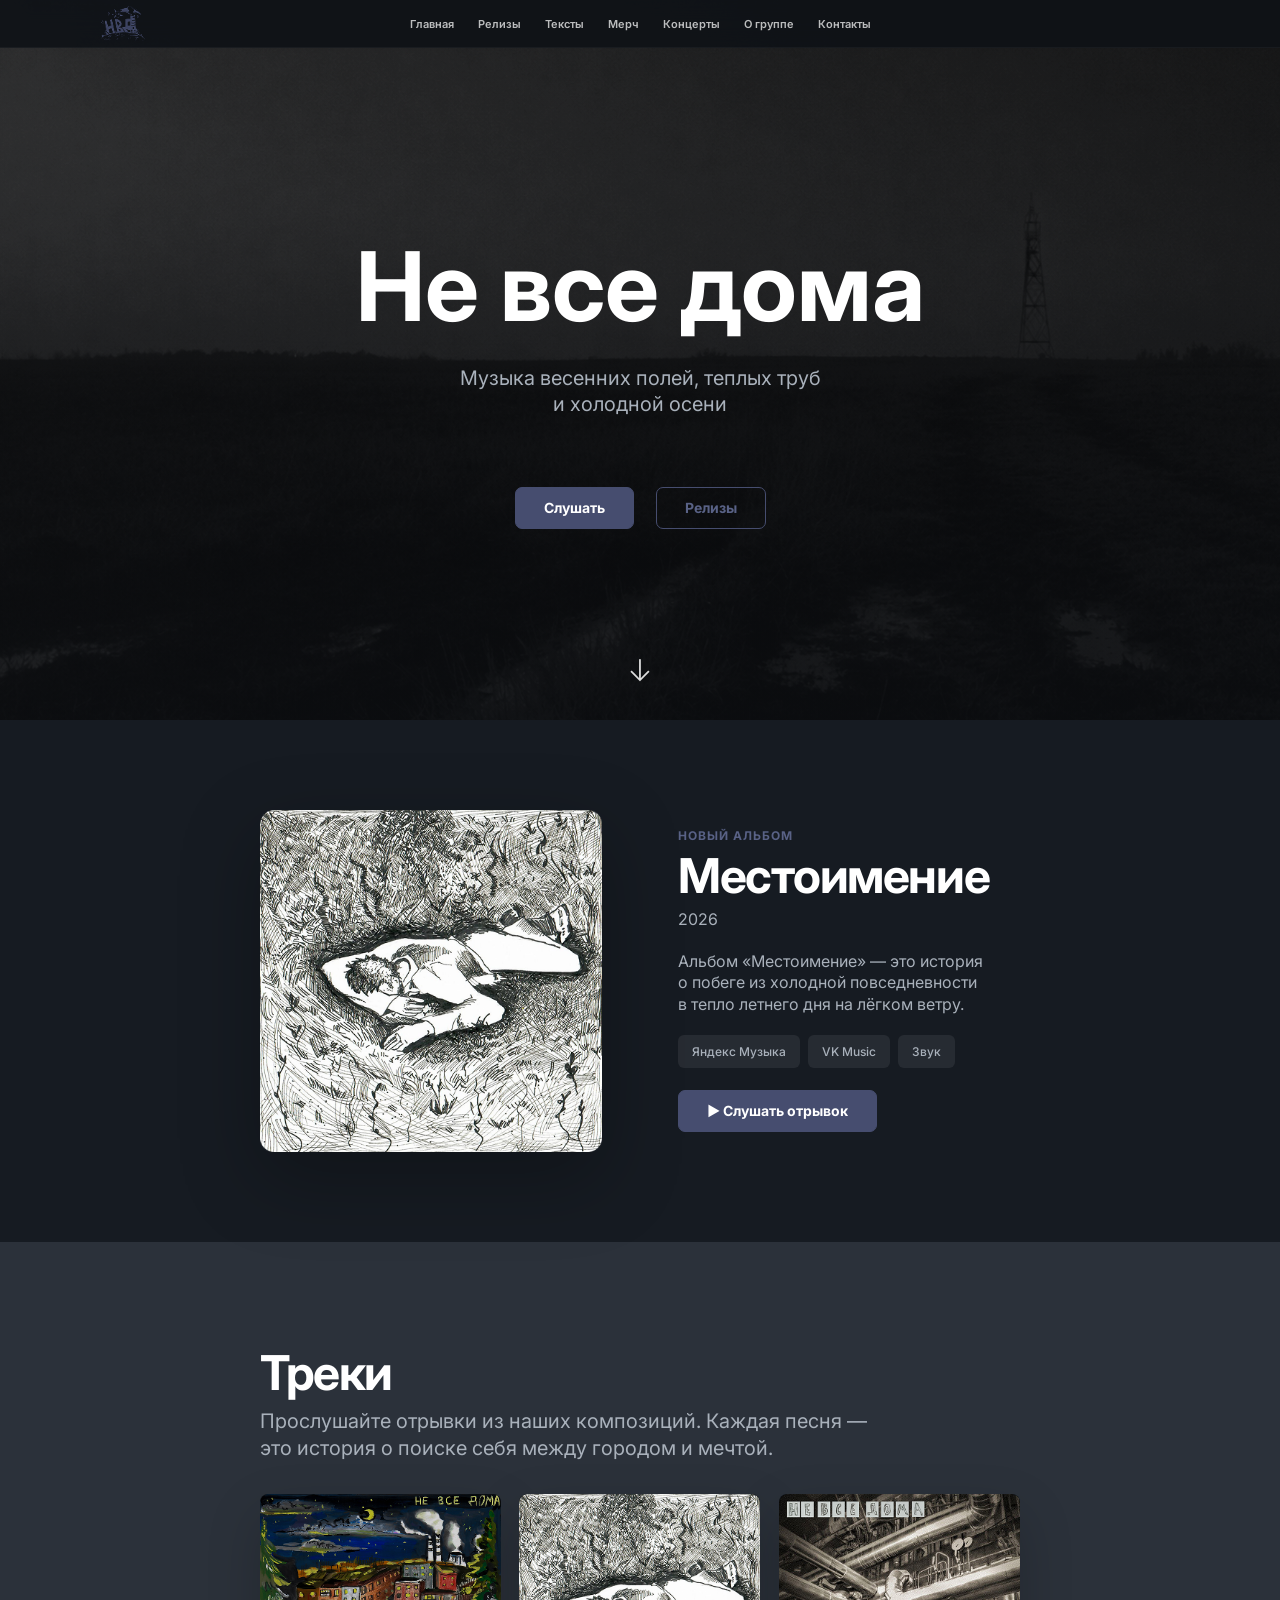
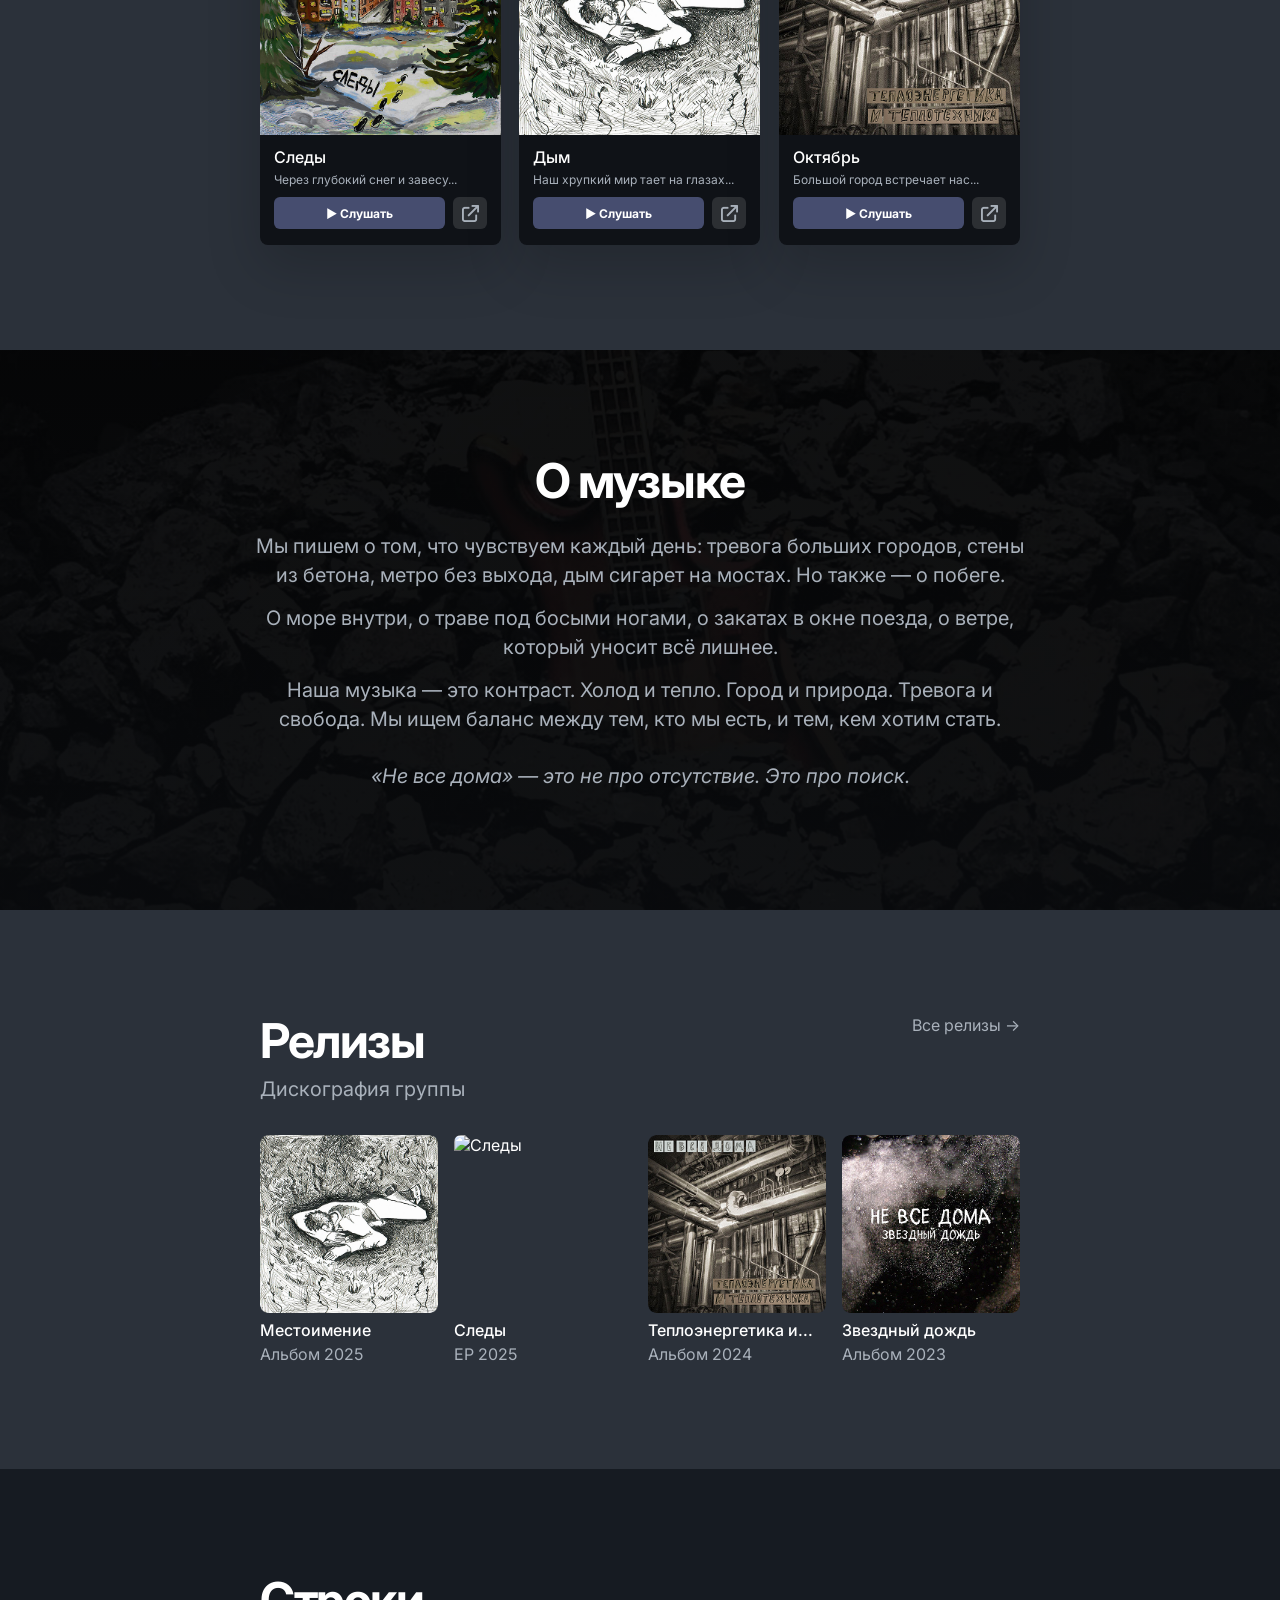
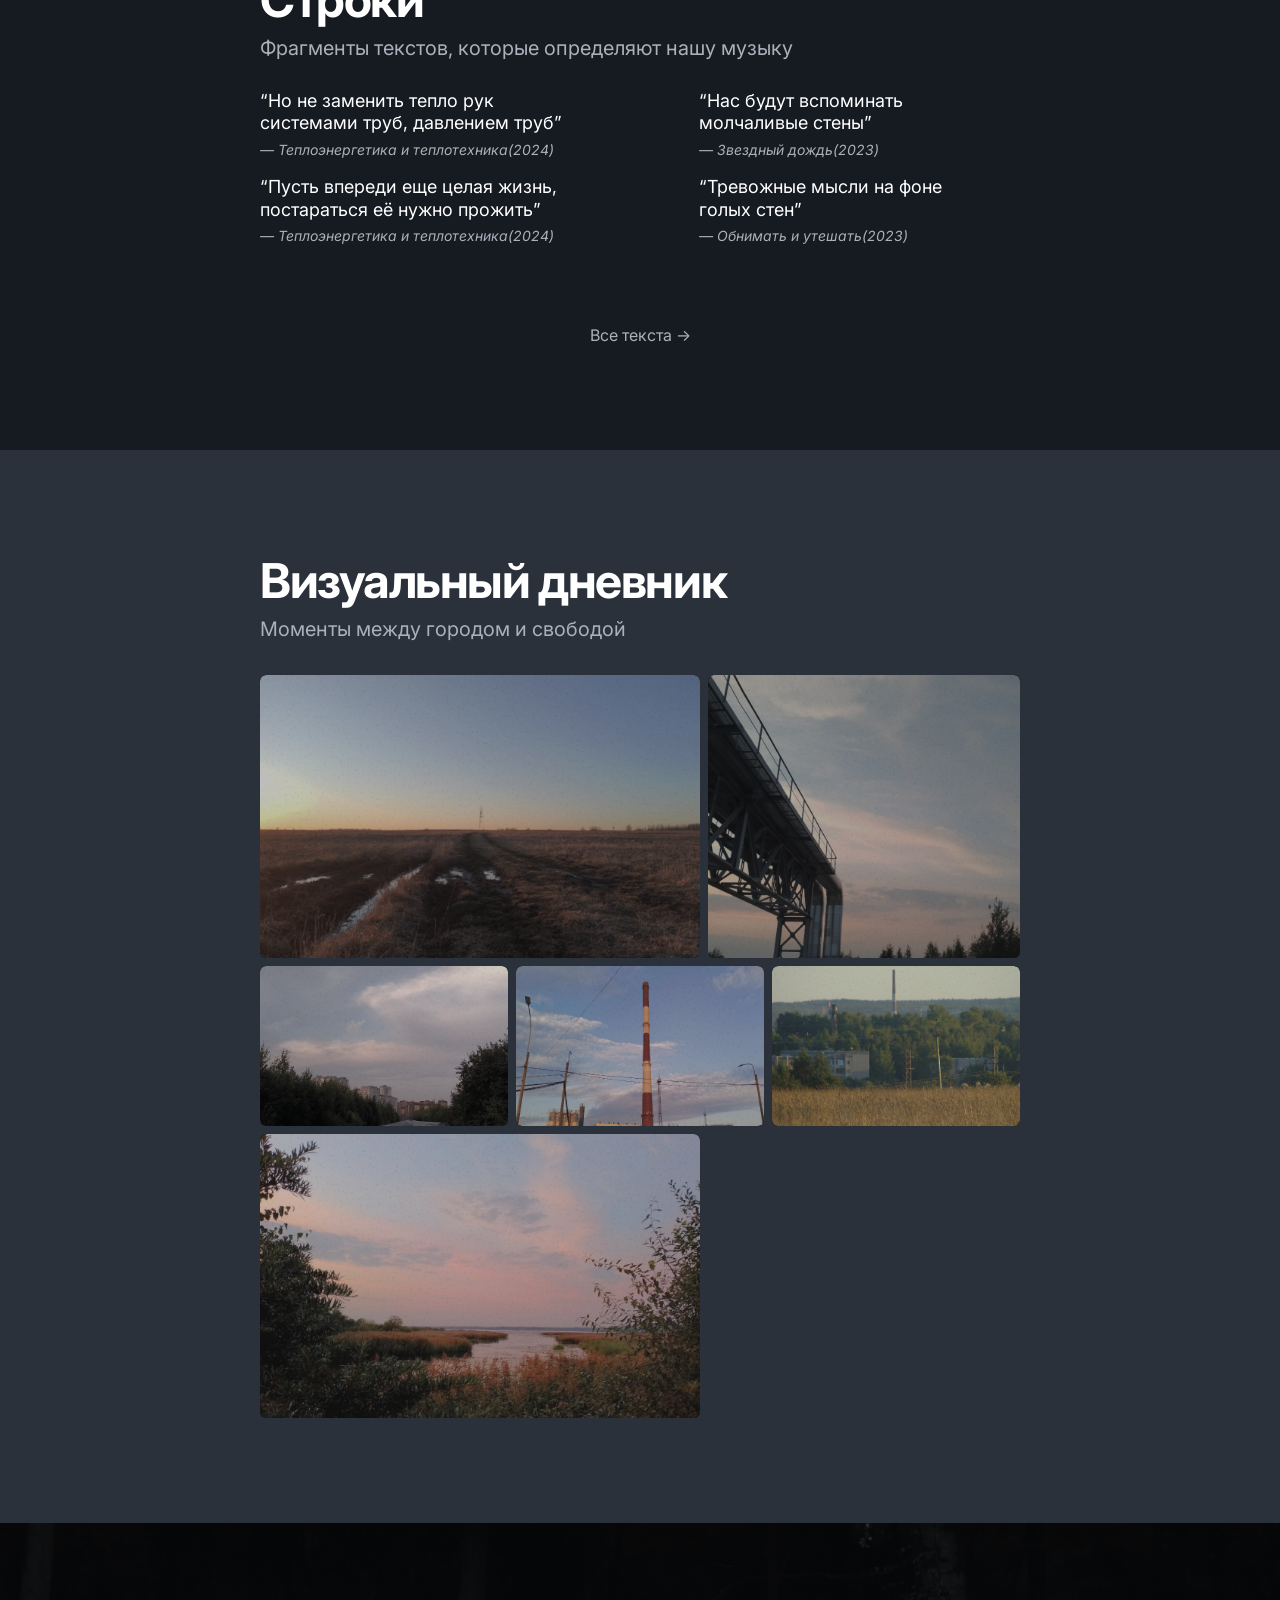
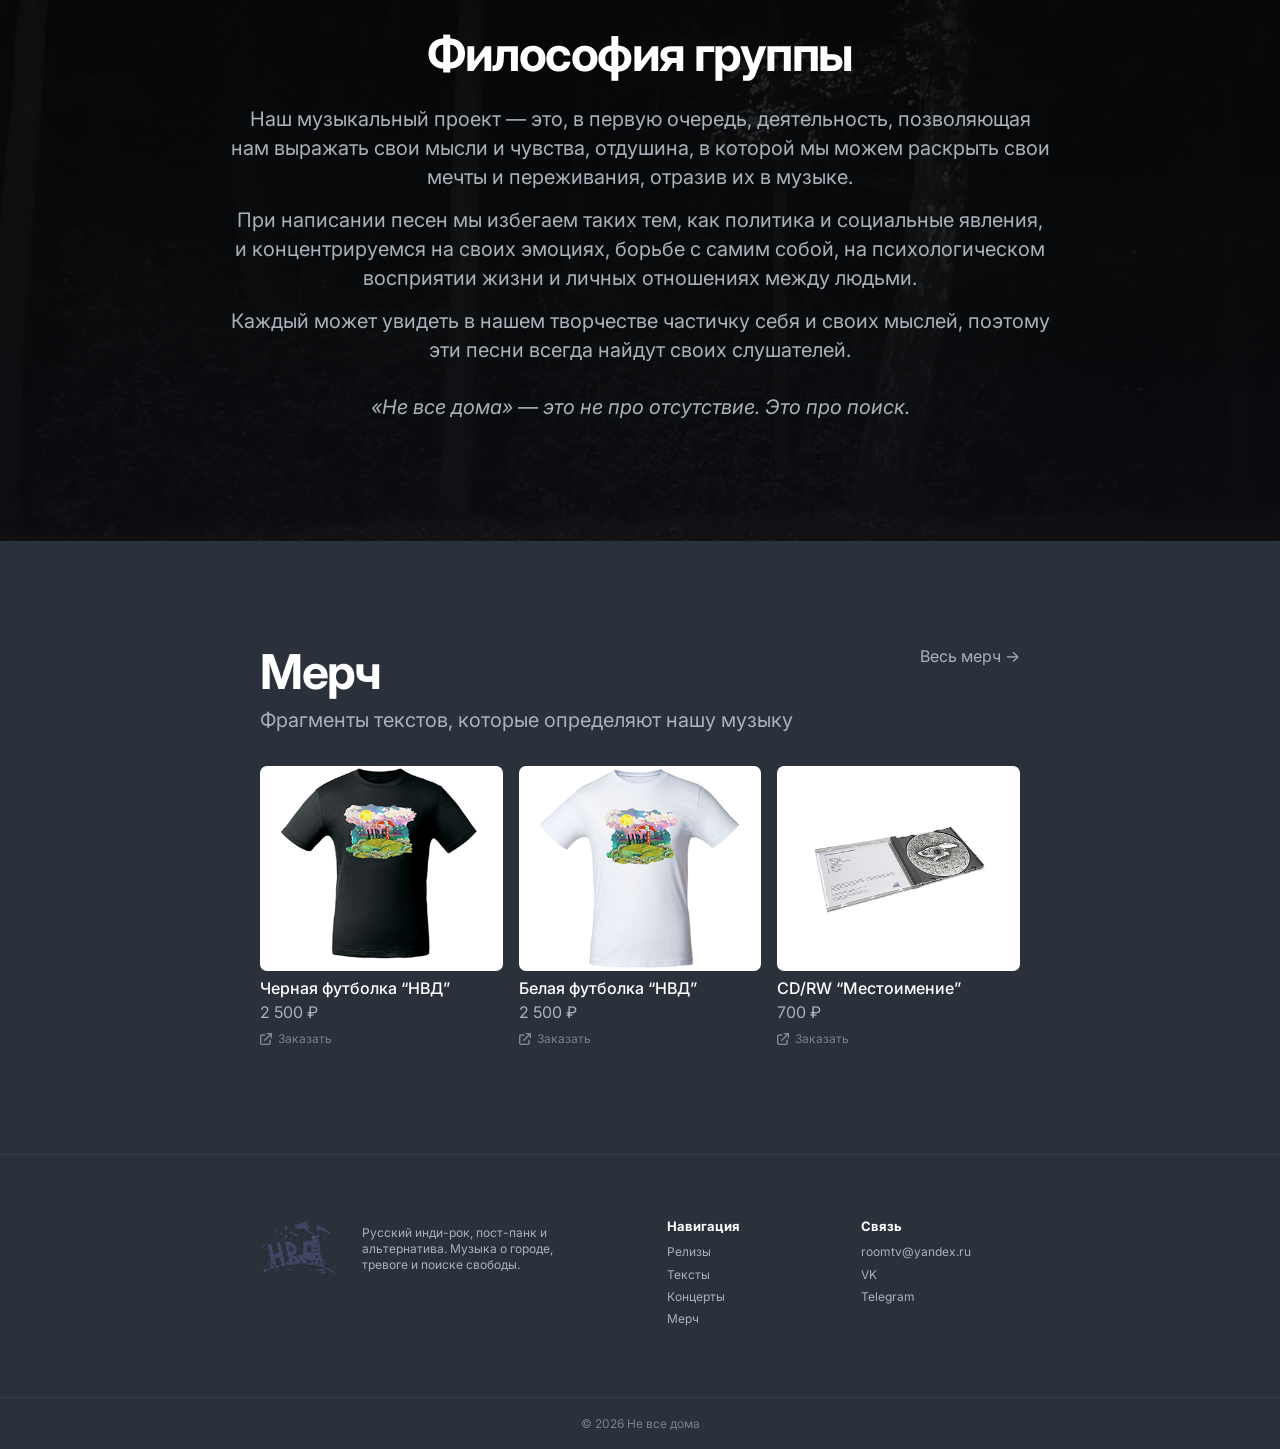
==== commit 77b2151e: "3123 3123123" ====
--- a/index.html
+++ b/index.html
@@ -379,35 +379,44 @@
                 <div class="merch-grid">
                     <article class="merch-card" data-reveal>
                         <a href="merch.html" class="merch-card__image-link">
-                            <img src="assets/images/merch-1.jpg" alt="Футболка НВД">
-                        </a>
-
-                        <h3>Футболка “НВД”</h3>
-                        <p>2 000 ₽</p>
-
-                        <a href="merch.html" class="merch-card__order">↗ Заказать</a>
+                            <img src="assets/images/merch-1.jpg" alt="Черная футболка НВД" draggable="false">
+                        </a>
+
+                        <h3>Черная футболка “НВД”</h3>
+                        <p>2 500 ₽</p>
+
+                        <a href="merch.html" class="merch-card__order">
+                            <img src="assets/images/ikon-ssilka.png" alt="" draggable="false">
+                            Заказать
+                        </a>
                     </article>
 
                     <article class="merch-card" data-reveal>
                         <a href="merch.html" class="merch-card__image-link">
-                            <img src="assets/images/merch-2.jpg" alt="Местоимение">
-                        </a>
-
-                        <h3>Местоимение</h3>
-                        <p>2 000 ₽</p>
-
-                        <a href="merch.html" class="merch-card__order">↗ Заказать</a>
+                            <img src="assets/images/merch-2.jpg" alt="Белая футболка НВД" draggable="false">
+                        </a>
+
+                        <h3>Белая футболка “НВД”</h3>
+                        <p>2 500 ₽</p>
+
+                        <a href="merch.html" class="merch-card__order">
+                            <img src="assets/images/ikon-ssilka.png" alt="" draggable="false">
+                            Заказать
+                        </a>
                     </article>
 
                     <article class="merch-card" data-reveal>
                         <a href="merch.html" class="merch-card__image-link">
-                            <img src="assets/images/merch-3.jpg" alt="Местоимение">
-                        </a>
-
-                        <h3>Местоимение</h3>
-                        <p>2 000 ₽</p>
-
-                        <a href="merch.html" class="merch-card__order">↗ Заказать</a>
+                            <img src="assets/images/merch-3 CD.jpg" alt="CD/RW Местоимение" draggable="false">
+                        </a>
+
+                        <h3>CD/RW “Местоимение”</h3>
+                        <p>700 ₽</p>
+
+                        <a href="merch.html" class="merch-card__order">
+                            <img src="assets/images/ikon-ssilka.png" alt="" draggable="false">
+                            Заказать
+                        </a>
                     </article>
                 </div>
             </div>
--- a/css/style.css
+++ b/css/style.css
@@ -1098,7 +1098,7 @@
     margin-bottom: 8px;
 }
 
-.merch-card img {
+.merch-card__image-link > img {
     width: 100%;
     aspect-ratio: 1.18 / 1;
     object-fit: contain;
@@ -1108,12 +1108,7 @@
     transition: transform 0.25s ease;
 }
 
-.merch-card:nth-child(3) img {
-    object-fit: cover;
-    background: var(--bg-main);
-}
-
-.merch-card:hover img {
+.merch-card:hover .merch-card__image-link > img {
     transform: translateY(-2px);
 }
 
@@ -1136,15 +1131,27 @@
 .merch-card__order {
     display: inline-flex;
     align-items: center;
-    gap: 4px;
+    gap: 6px;
     color: var(--text-soft);
     font-size: 12px;
     line-height: 1.2;
     transition: color 0.25s ease;
 }
 
+.merch-card__order img {
+    width: 12px;
+    height: 12px;
+    object-fit: contain;
+    opacity: 0.72;
+    transition: opacity 0.25s ease;
+}
+
 .merch-card__order:hover {
     color: var(--text-main);
+}
+
+.merch-card__order:hover img {
+    opacity: 1;
 }
 
 /* Footer */
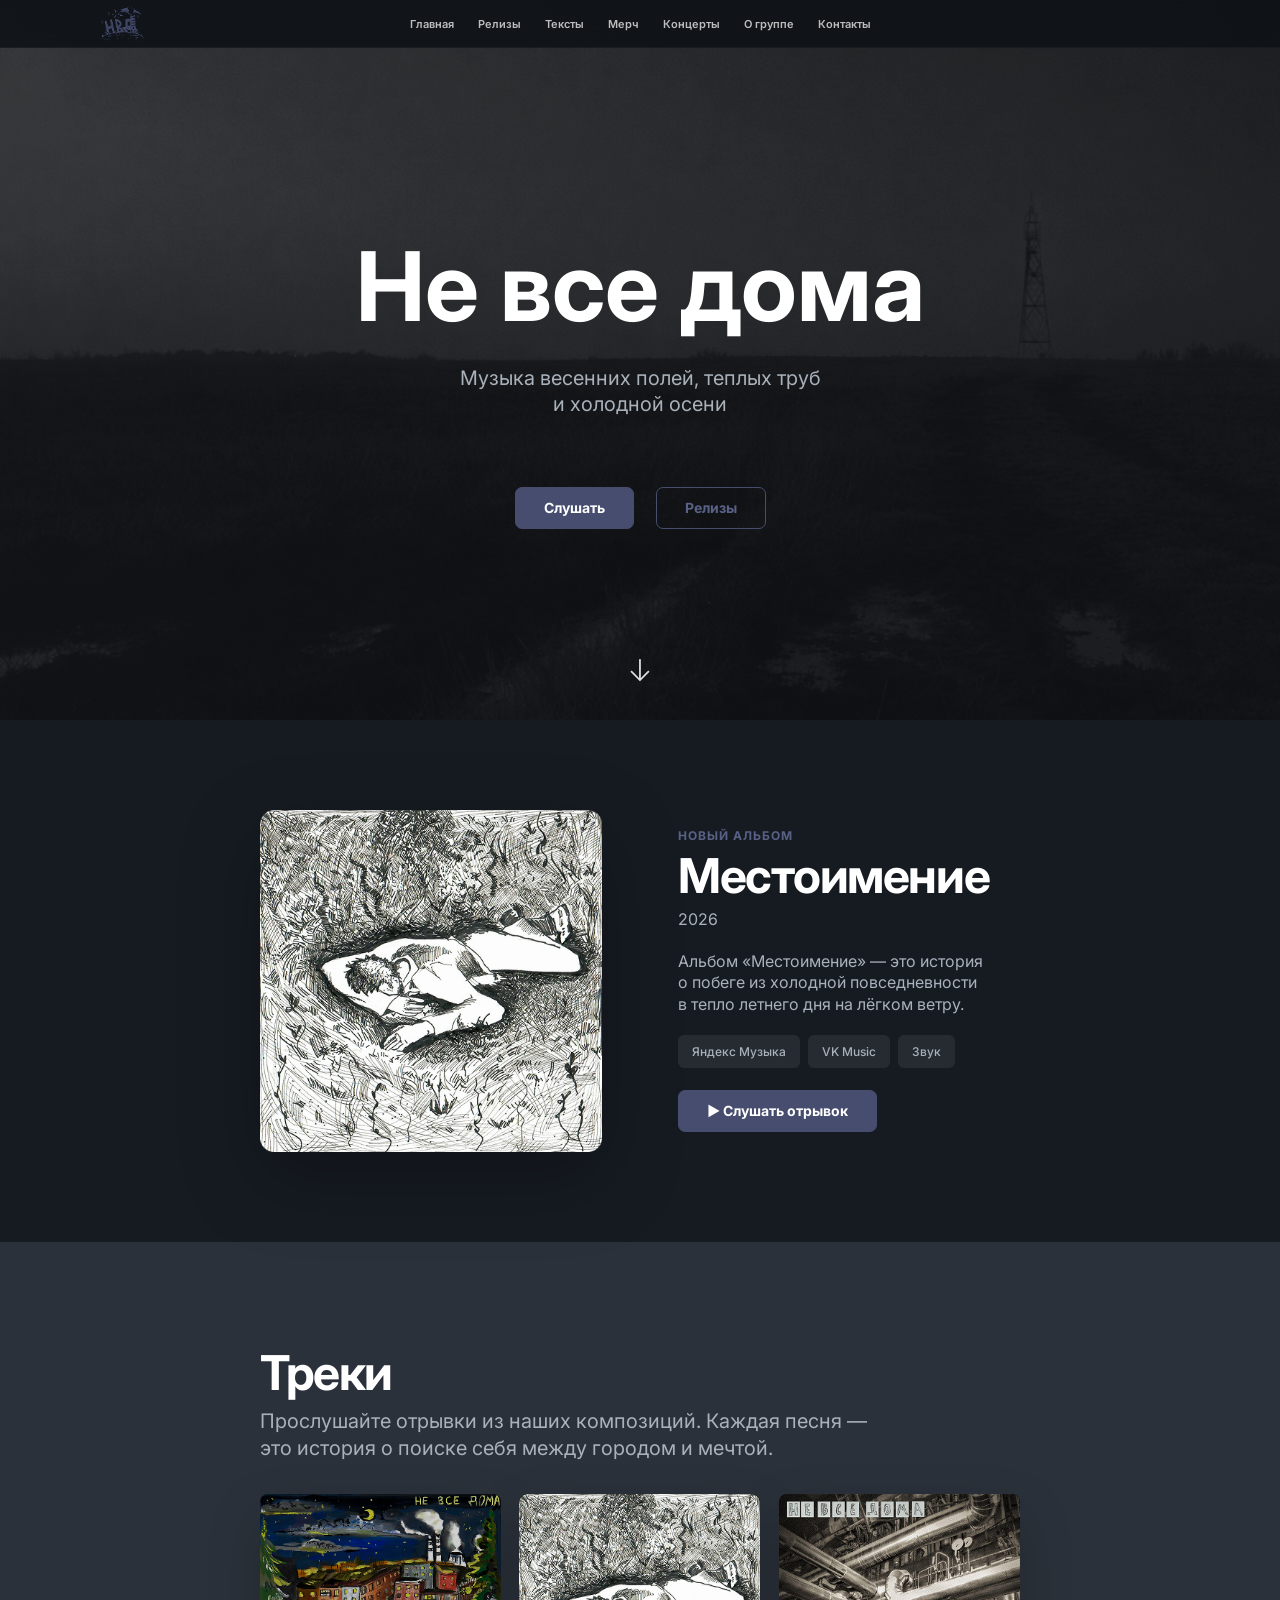
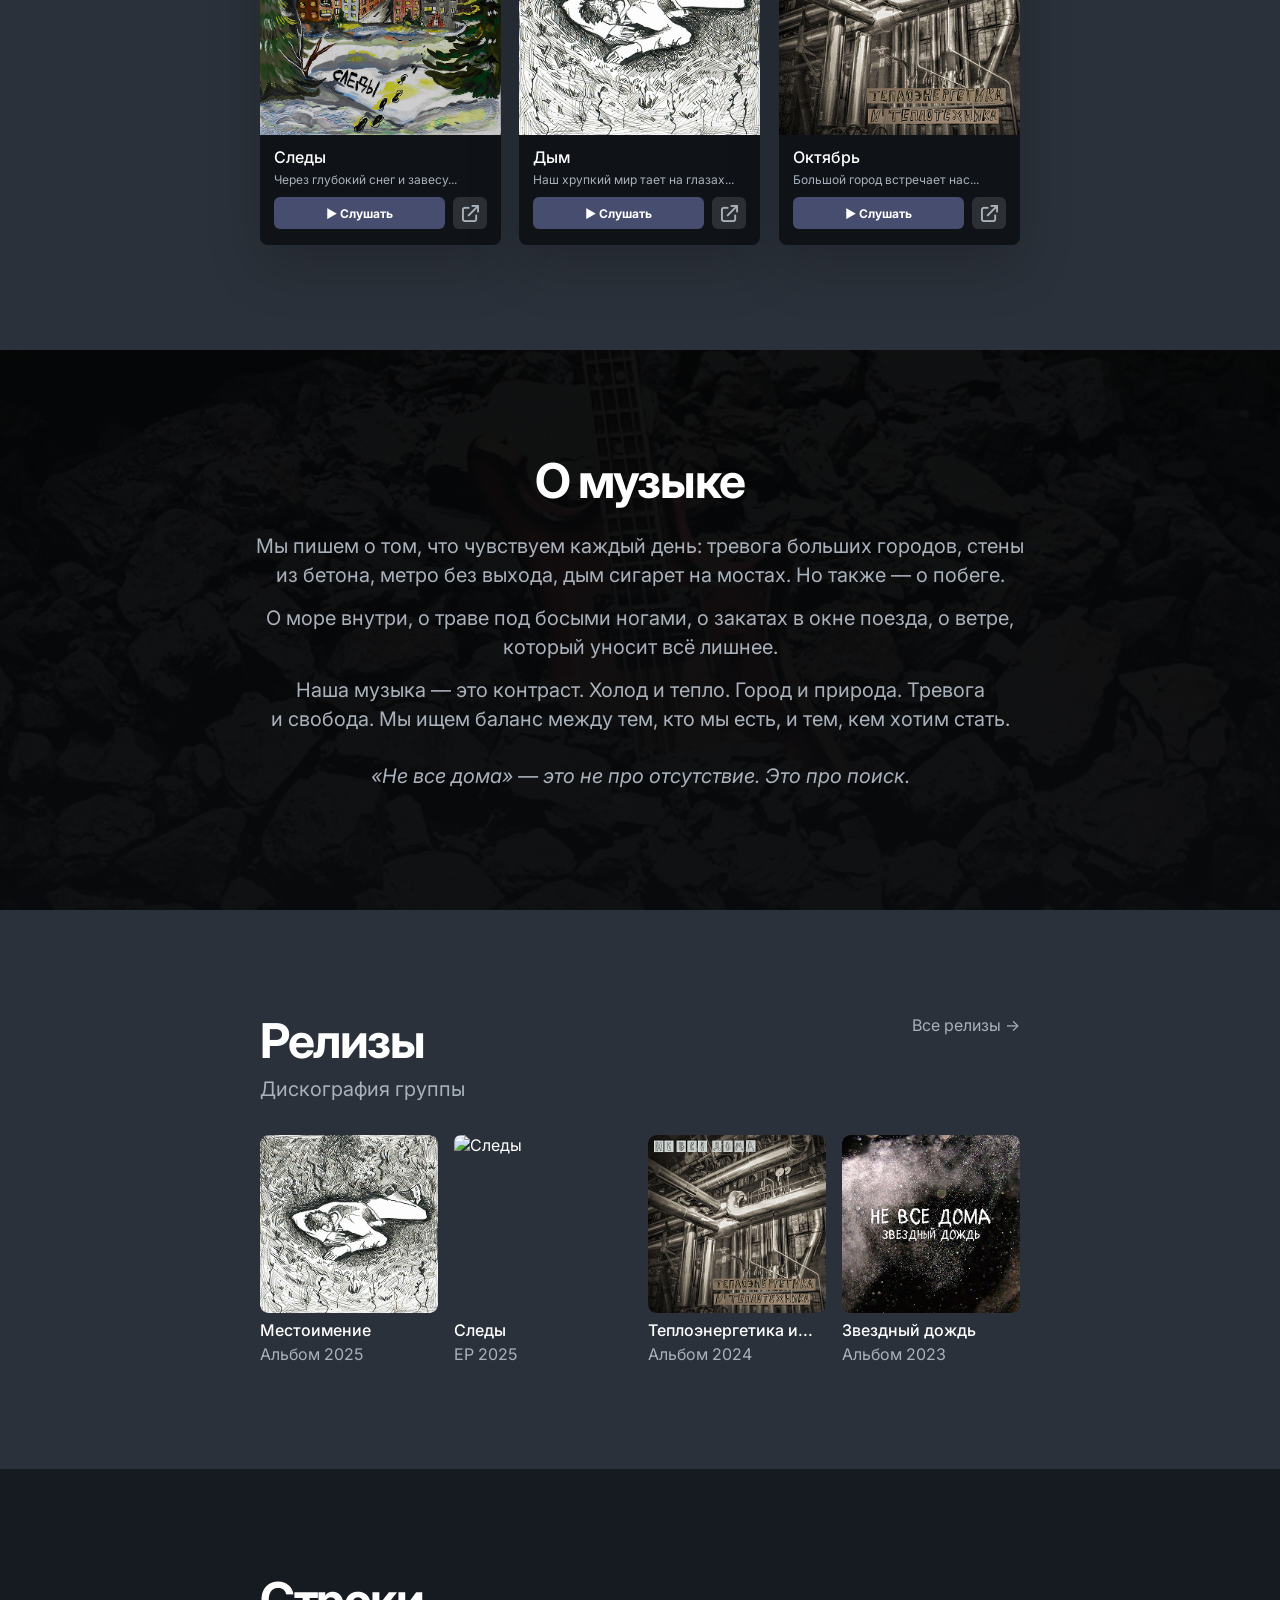
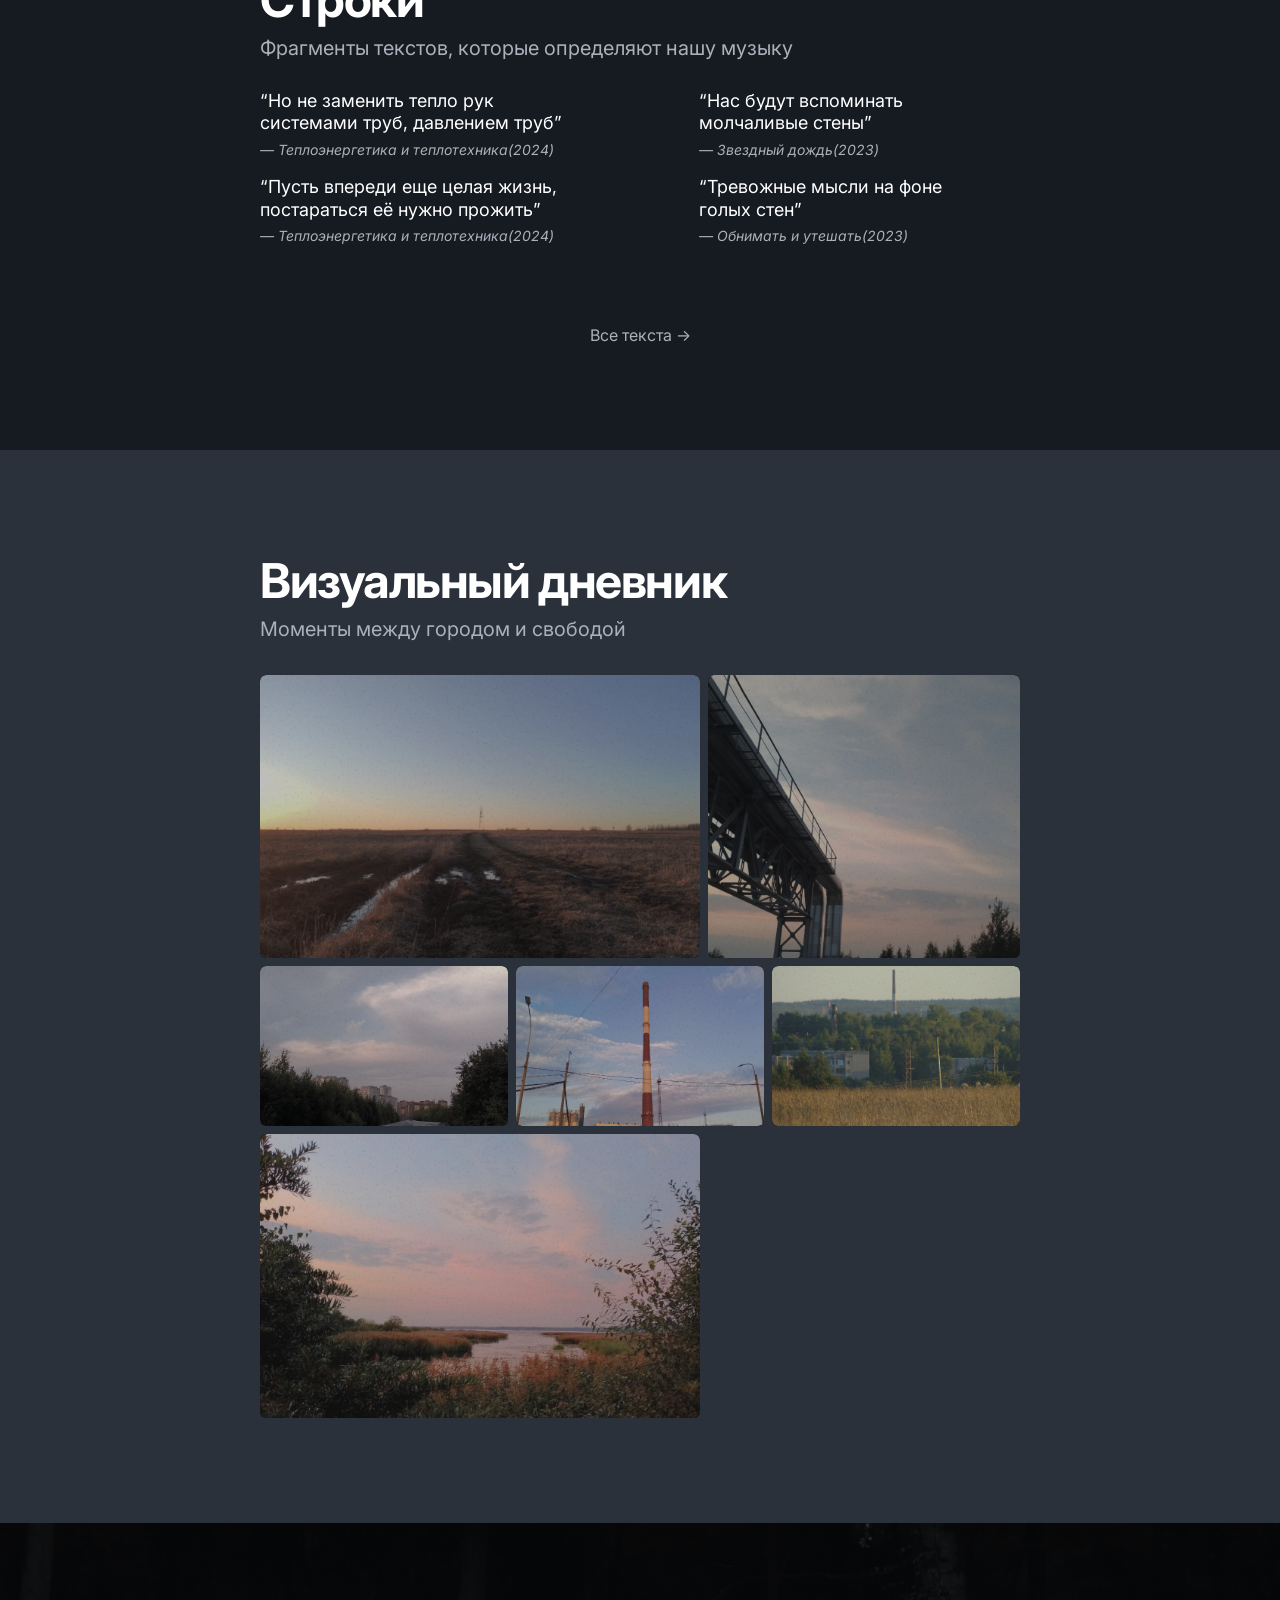
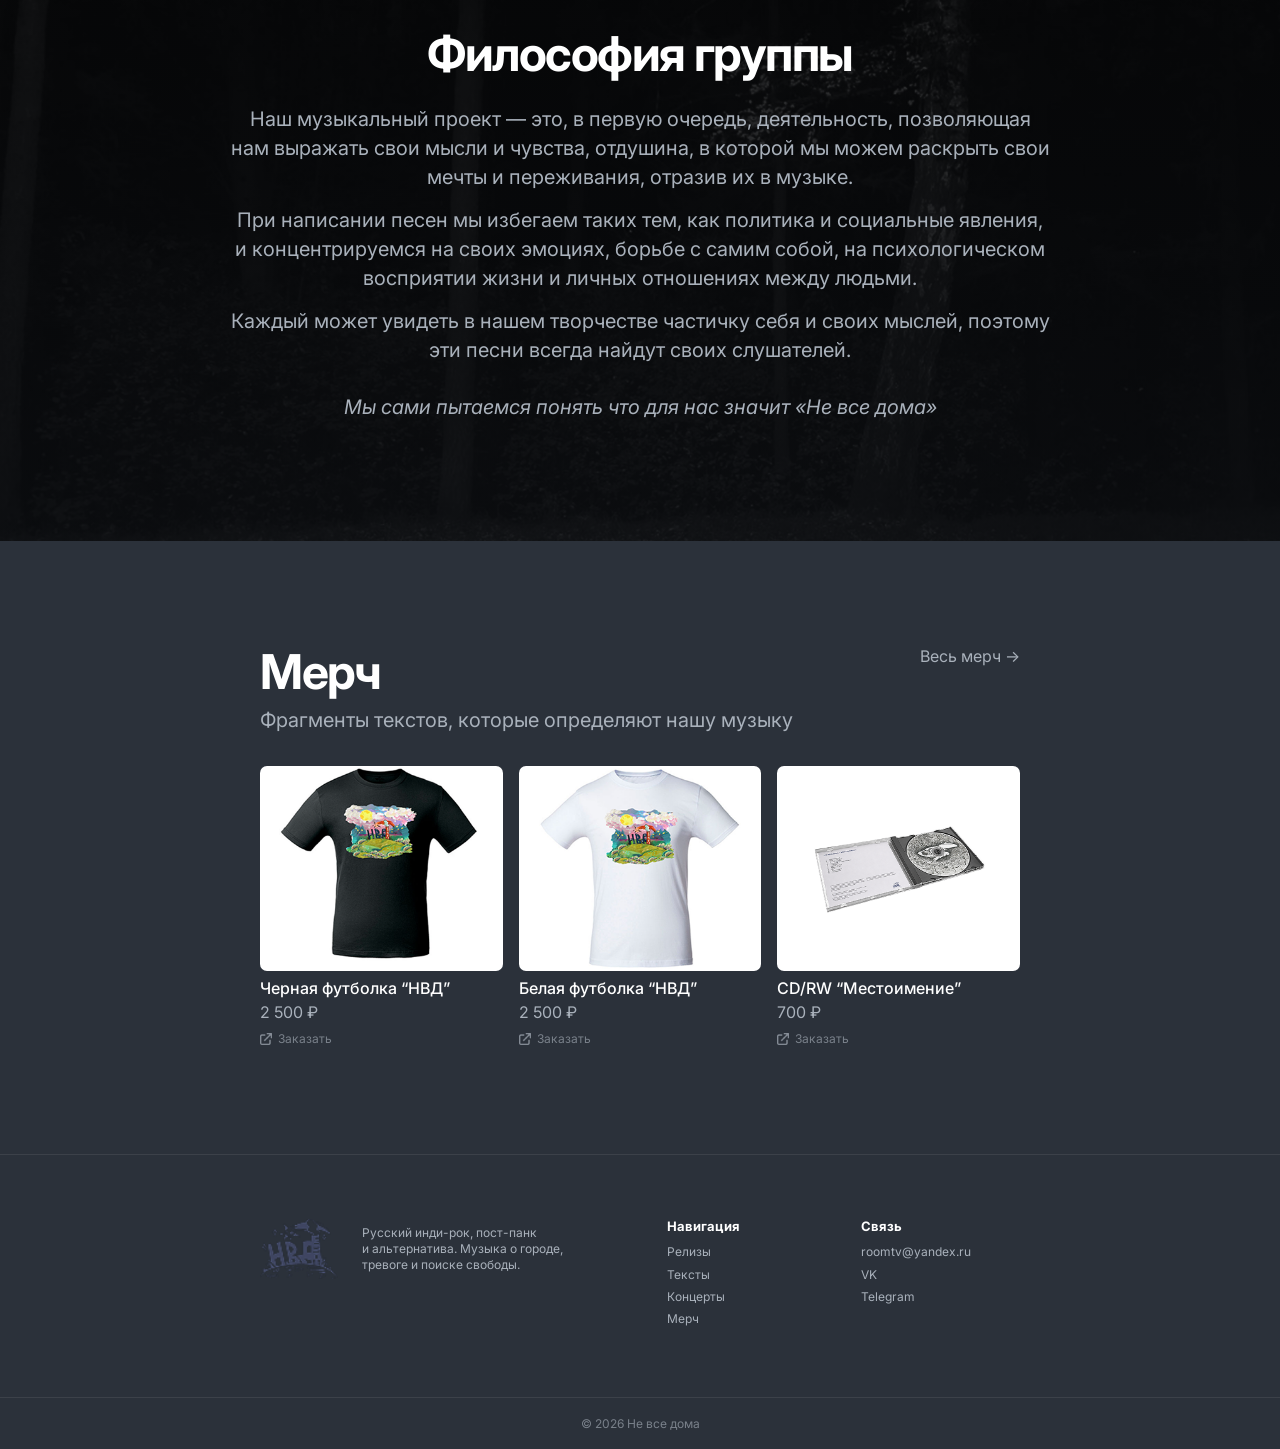
==== commit 450b81d2: "31231 123132" ====
--- a/index.html
+++ b/index.html
@@ -27,7 +27,7 @@
                 <a href="lyrics.html">Тексты</a>
                 <a href="merch.html">Мерч</a>
                 <a href="concerts.html">Концерты</a>
-                <a href="about.html">О группе</a>
+                <a href="about.html">О&nbsp;группе</a>
                 <a href="contacts.html">Контакты</a>
             </nav>
 
@@ -52,7 +52,7 @@
 
                 <p data-reveal>
                     Музыка весенних полей, теплых труб<br>
-                    и холодной осени
+                    и&nbsp;холодной осени
                 </p>
 
                 <div class="hero__buttons" data-reveal>
@@ -79,8 +79,8 @@
 
                     <p>
                         Альбом «Местоимение» — это история<br>
-                        о побеге из холодной повседневности<br>
-                        в тепло летнего дня на лёгком ветру.
+                        о&nbsp;побеге из&nbsp;холодной повседневности<br>
+                        в&nbsp;тепло летнего дня на&nbsp;лёгком ветру.
                     </p>
 
                     <div class="music-links">
@@ -102,8 +102,8 @@
                     <h2>Треки</h2>
 
                     <p>
-                        Прослушайте отрывки из наших композиций. Каждая песня —
-                        это история о поиске себя между городом и мечтой.
+                        Прослушайте отрывки из&nbsp;наших композиций. Каждая песня —
+                        это история о&nbsp;поиске себя между городом и&nbsp;мечтой.
                     </p>
                 </div>
 
@@ -182,26 +182,26 @@
             <div class="music-about__overlay"></div>
 
             <div class="container music-about__content" data-reveal>
-                <h2>О музыке</h2>
-
-                <p>
-                    Мы пишем о том, что чувствуем каждый день: тревога больших городов,
-                    стены из бетона, метро без выхода, дым сигарет на мостах. Но также — о побеге.
-                </p>
-
-                <p>
-                    О море внутри, о траве под босыми ногами, о закатах в окне поезда,
-                    о ветре, который уносит всё лишнее.
-                </p>
-
-                <p>
-                    Наша музыка — это контраст. Холод и тепло. Город и природа.
-                    Тревога и свобода. Мы ищем баланс между тем, кто мы есть,
-                    и тем, кем хотим стать.
+                <h2>О&nbsp;музыке</h2>
+
+                <p>
+                    Мы пишем о&nbsp;том, что чувствуем каждый день: тревога больших городов,
+                    стены из&nbsp;бетона, метро без&nbsp;выхода, дым сигарет на&nbsp;мостах. Но&nbsp;также — о&nbsp;побеге.
+                </p>
+
+                <p>
+                    О&nbsp;море внутри, о&nbsp;траве под&nbsp;босыми ногами, о&nbsp;закатах в&nbsp;окне поезда,
+                    о&nbsp;ветре, который уносит всё лишнее.
+                </p>
+
+                <p>
+                    Наша музыка — это контраст. Холод и&nbsp;тепло. Город и&nbsp;природа.
+                    Тревога и&nbsp;свобода. Мы ищем баланс между тем, кто мы есть,
+                    и&nbsp;тем, кем хотим стать.
                 </p>
 
                 <p class="music-about__final">
-                    «Не все дома» — это не про отсутствие. Это про поиск.
+                    «Не все дома» — это не про&nbsp;отсутствие. Это про&nbsp;поиск.
                 </p>
             </div>
         </section>
@@ -239,7 +239,7 @@
                             <img src="assets/images/release-3.jpg" alt="Теплоэнергетика и...">
                             <h3 class="release-card__moving-title">
                                 <span class="release-title-short">Теплоэнергетика и...</span>
-                                <span class="release-title-full">Теплоэнергетика и теплотехника</span>
+                                <span class="release-title-full">Теплоэнергетика и&nbsp;теплотехника</span>
                             </h3>
                             <p>Альбом 2024</p>
                         </a>
@@ -268,9 +268,9 @@
 
                 <div class="lyrics-grid">
                     <a href="lyric.html?id=teploenergetika-i-teplotehnika" class="lyrics-quote" data-reveal>
-                        “Но не заменить тепло рук<br>
+                        “Но&nbsp;не заменить тепло рук<br>
                         системами труб, давлением труб”
-                        <span>— Теплоэнергетика и теплотехника(2024)</span>
+                        <span>— Теплоэнергетика и&nbsp;теплотехника(2024)</span>
                     </a>
 
                     <a href="lyric.html?id=o-nas" class="lyrics-quote" data-reveal>
@@ -281,12 +281,12 @@
                     <a href="lyric.html?id=utro-nastupit-vnov" class="lyrics-quote" data-reveal>
                         “Пусть впереди еще целая жизнь,<br>
                         постараться её нужно прожить”
-                        <span>— Теплоэнергетика и теплотехника(2024)</span>
+                        <span>— Теплоэнергетика и&nbsp;теплотехника(2024)</span>
                     </a>
 
                     <a href="lyric.html?id=obnimat-i-uteshat" class="lyrics-quote" data-reveal>
-                        “Тревожные мысли на фоне голых стен”
-                        <span>— Обнимать и утешать(2023)</span>
+                        “Тревожные мысли на&nbsp;фоне голых стен”
+                        <span>— Обнимать и&nbsp;утешать(2023)</span>
                     </a>
                 </div>
 
@@ -302,7 +302,7 @@
                     <h2>Визуальный дневник</h2>
 
                     <p>
-                        Моменты между городом и свободой
+                        Моменты между городом и&nbsp;свободой
                     </p>
                 </div>
 
@@ -342,25 +342,25 @@
                 <h2>Философия группы</h2>
 
                 <p>
-                    Наш музыкальный проект — это, в первую очередь, деятельность,
-                    позволяющая нам выражать свои мысли и чувства, отдушина,
-                    в которой мы можем раскрыть свои мечты и переживания,
-                    отразив их в музыке.
-                </p>
-
-                <p>
-                    При написании песен мы избегаем таких тем, как политика и социальные явления,
-                    и концентрируемся на своих эмоциях, борьбе с самим собой,
-                    на психологическом восприятии жизни и личных отношениях между людьми.
-                </p>
-
-                <p>
-                    Каждый может увидеть в нашем творчестве частичку себя и своих мыслей,
+                    Наш музыкальный проект — это, в&nbsp;первую очередь, деятельность,
+                    позволяющая нам выражать свои мысли и&nbsp;чувства, отдушина,
+                    в&nbsp;которой мы можем раскрыть свои мечты и&nbsp;переживания,
+                    отразив их в&nbsp;музыке.
+                </p>
+
+                <p>
+                    При&nbsp;написании песен мы избегаем таких тем, как политика и&nbsp;социальные явления,
+                    и&nbsp;концентрируемся на&nbsp;своих эмоциях, борьбе с&nbsp;самим собой,
+                    на&nbsp;психологическом восприятии жизни и&nbsp;личных отношениях между людьми.
+                </p>
+
+                <p>
+                    Каждый может увидеть в&nbsp;нашем творчестве частичку себя и&nbsp;своих мыслей,
                     поэтому эти песни всегда найдут своих слушателей.
                 </p>
 
                 <p class="philosophy__final">
-                    «Не все дома» — это не про отсутствие. Это про поиск.
+                    Мы сами пытаемся понять что для&nbsp;нас значит «Не все дома»
                 </p>
             </div>
         </section>
@@ -430,8 +430,8 @@
                 <img src="assets/images/logo.png" alt="Не все дома">
 
                 <p>
-                    Русский инди-рок, пост-панк и альтернатива.
-                    Музыка о городе, тревоге и поиске свободы.
+                    Русский инди-рок, пост-панк и&nbsp;альтернатива.
+                    Музыка о&nbsp;городе, тревоге и&nbsp;поиске свободы.
                 </p>
             </div>
 
